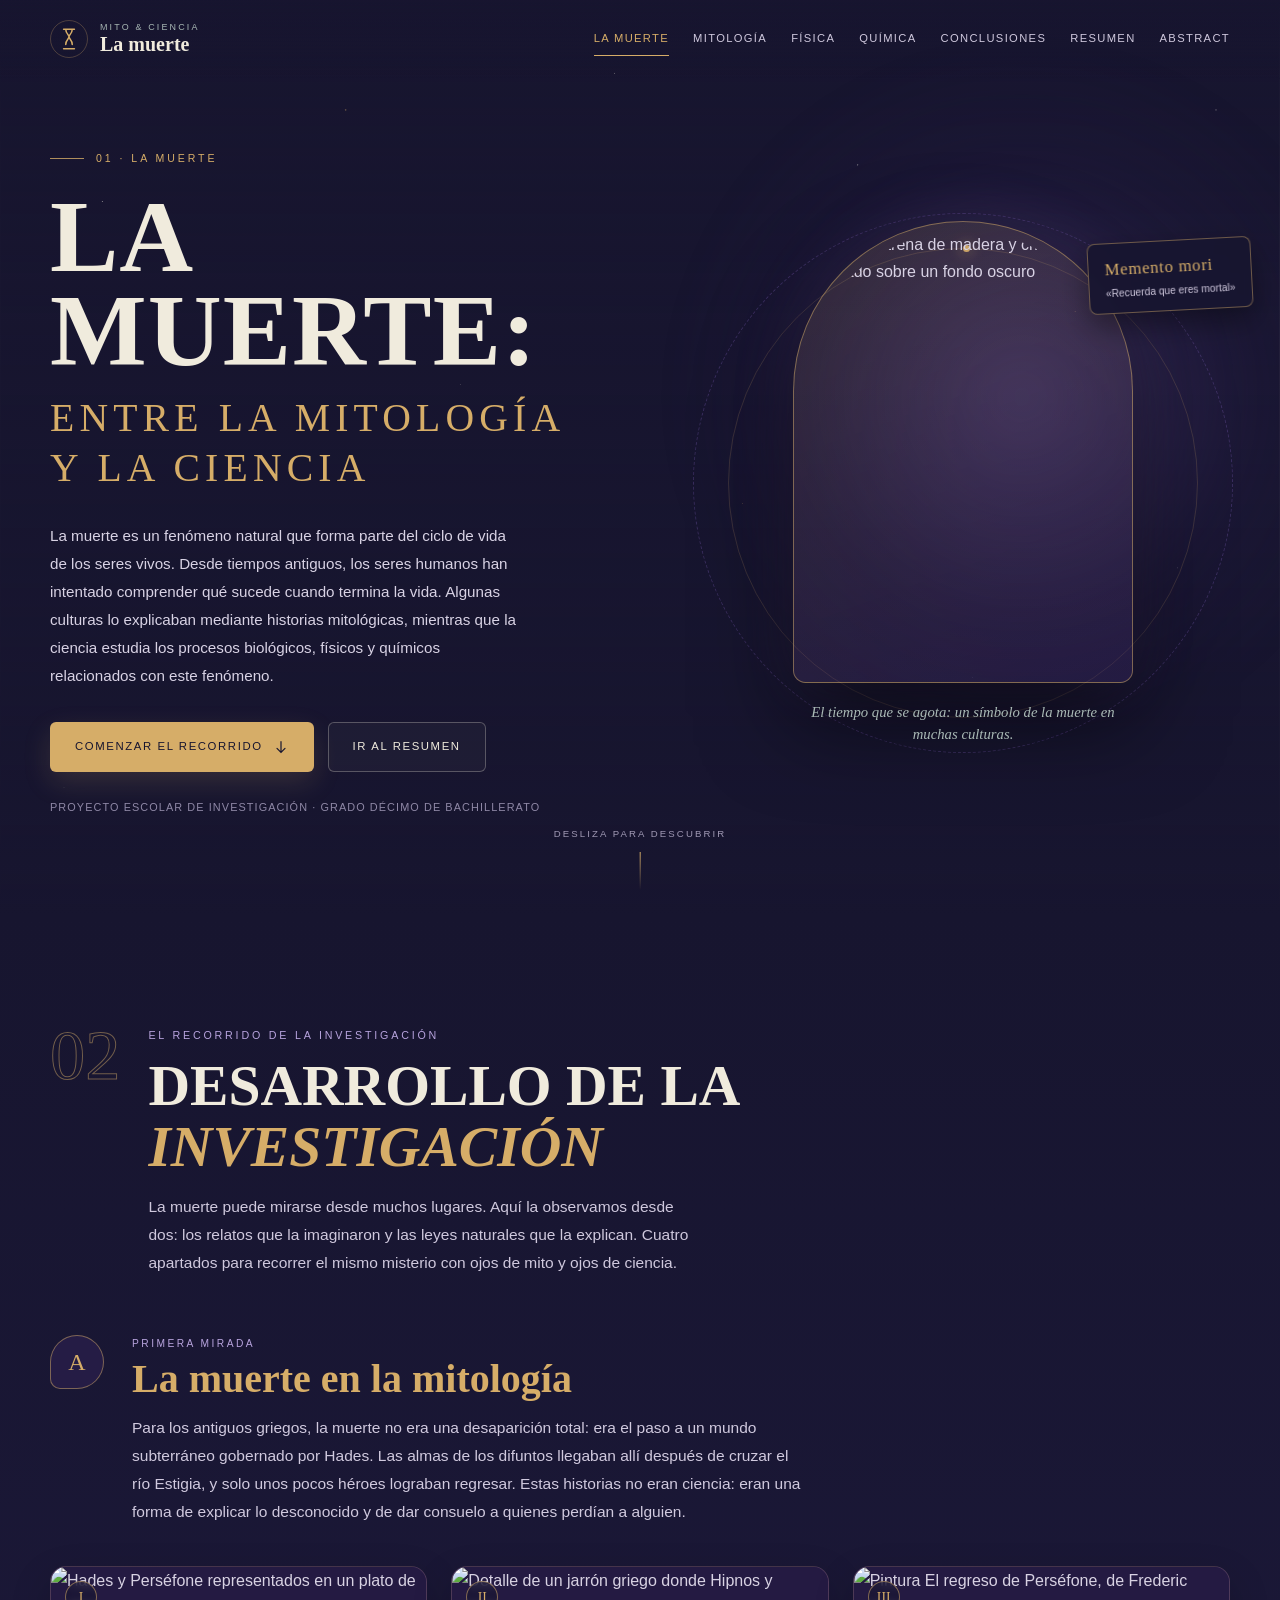
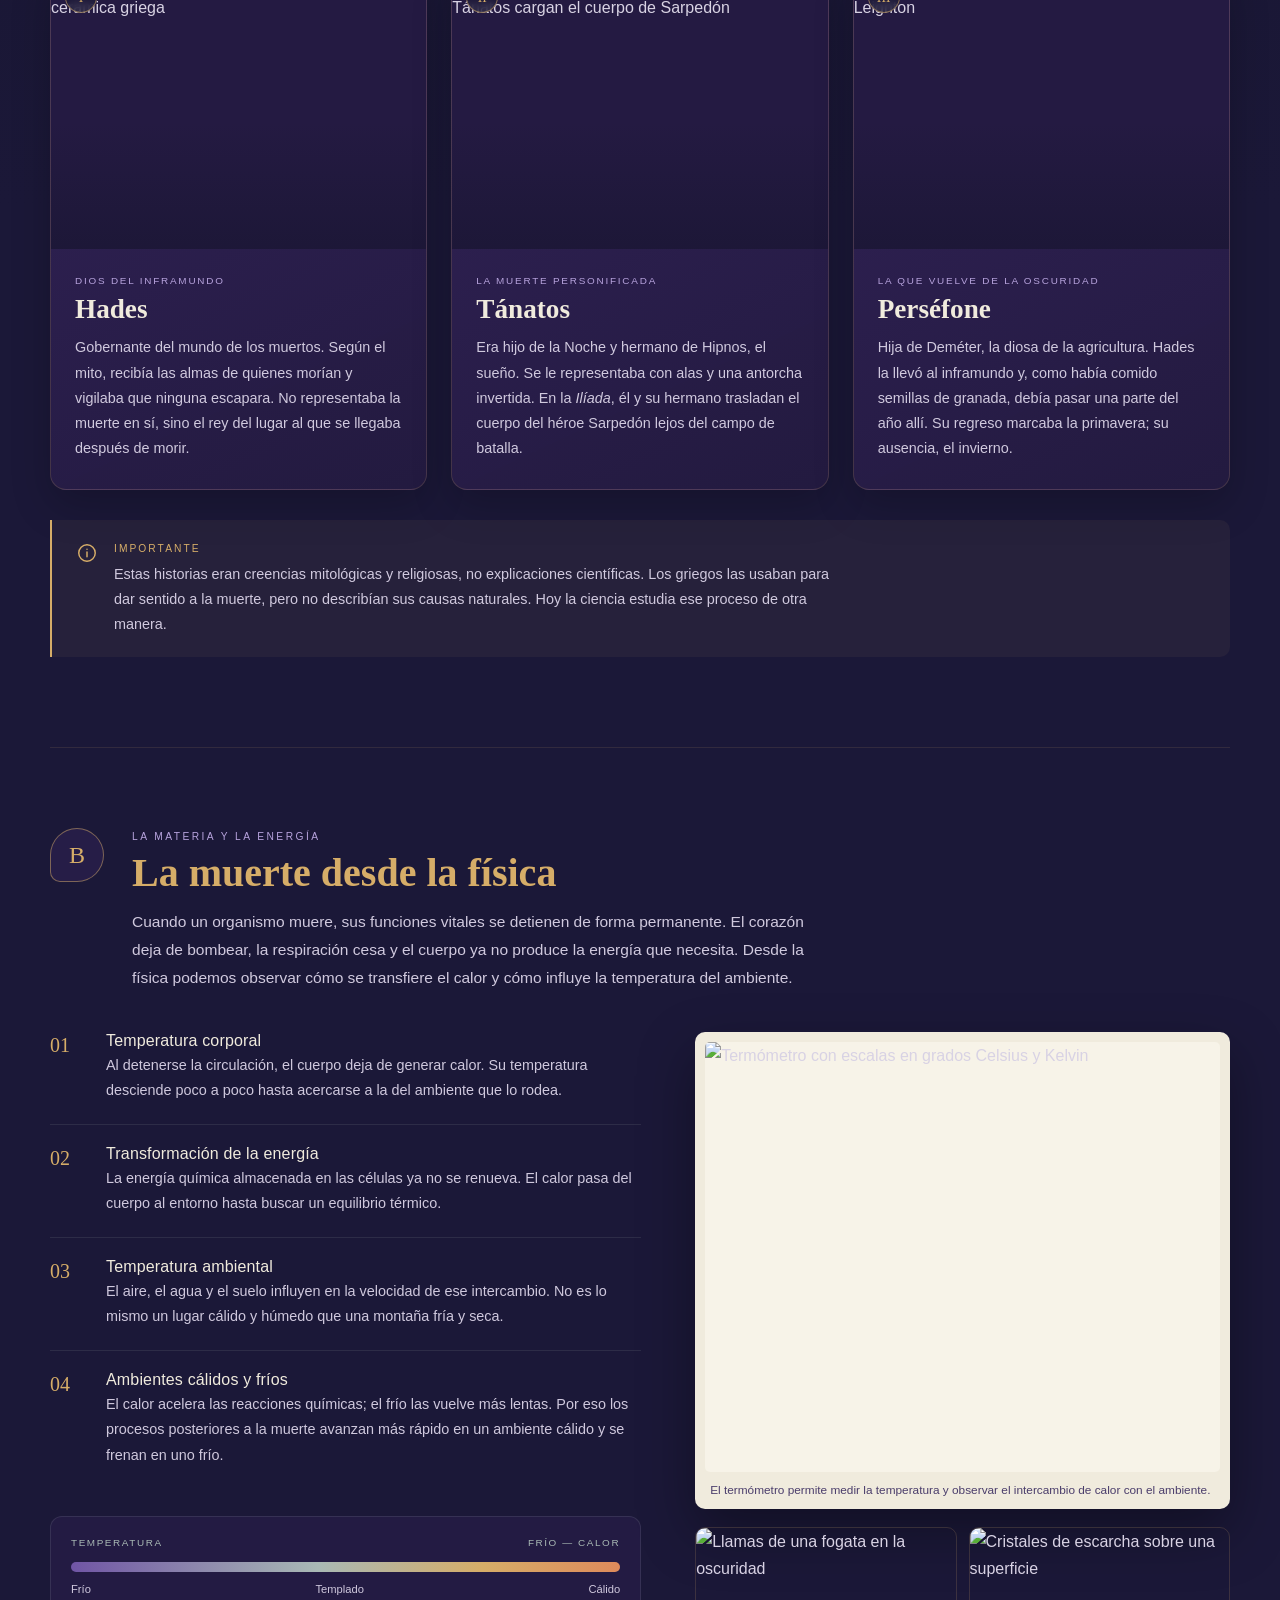
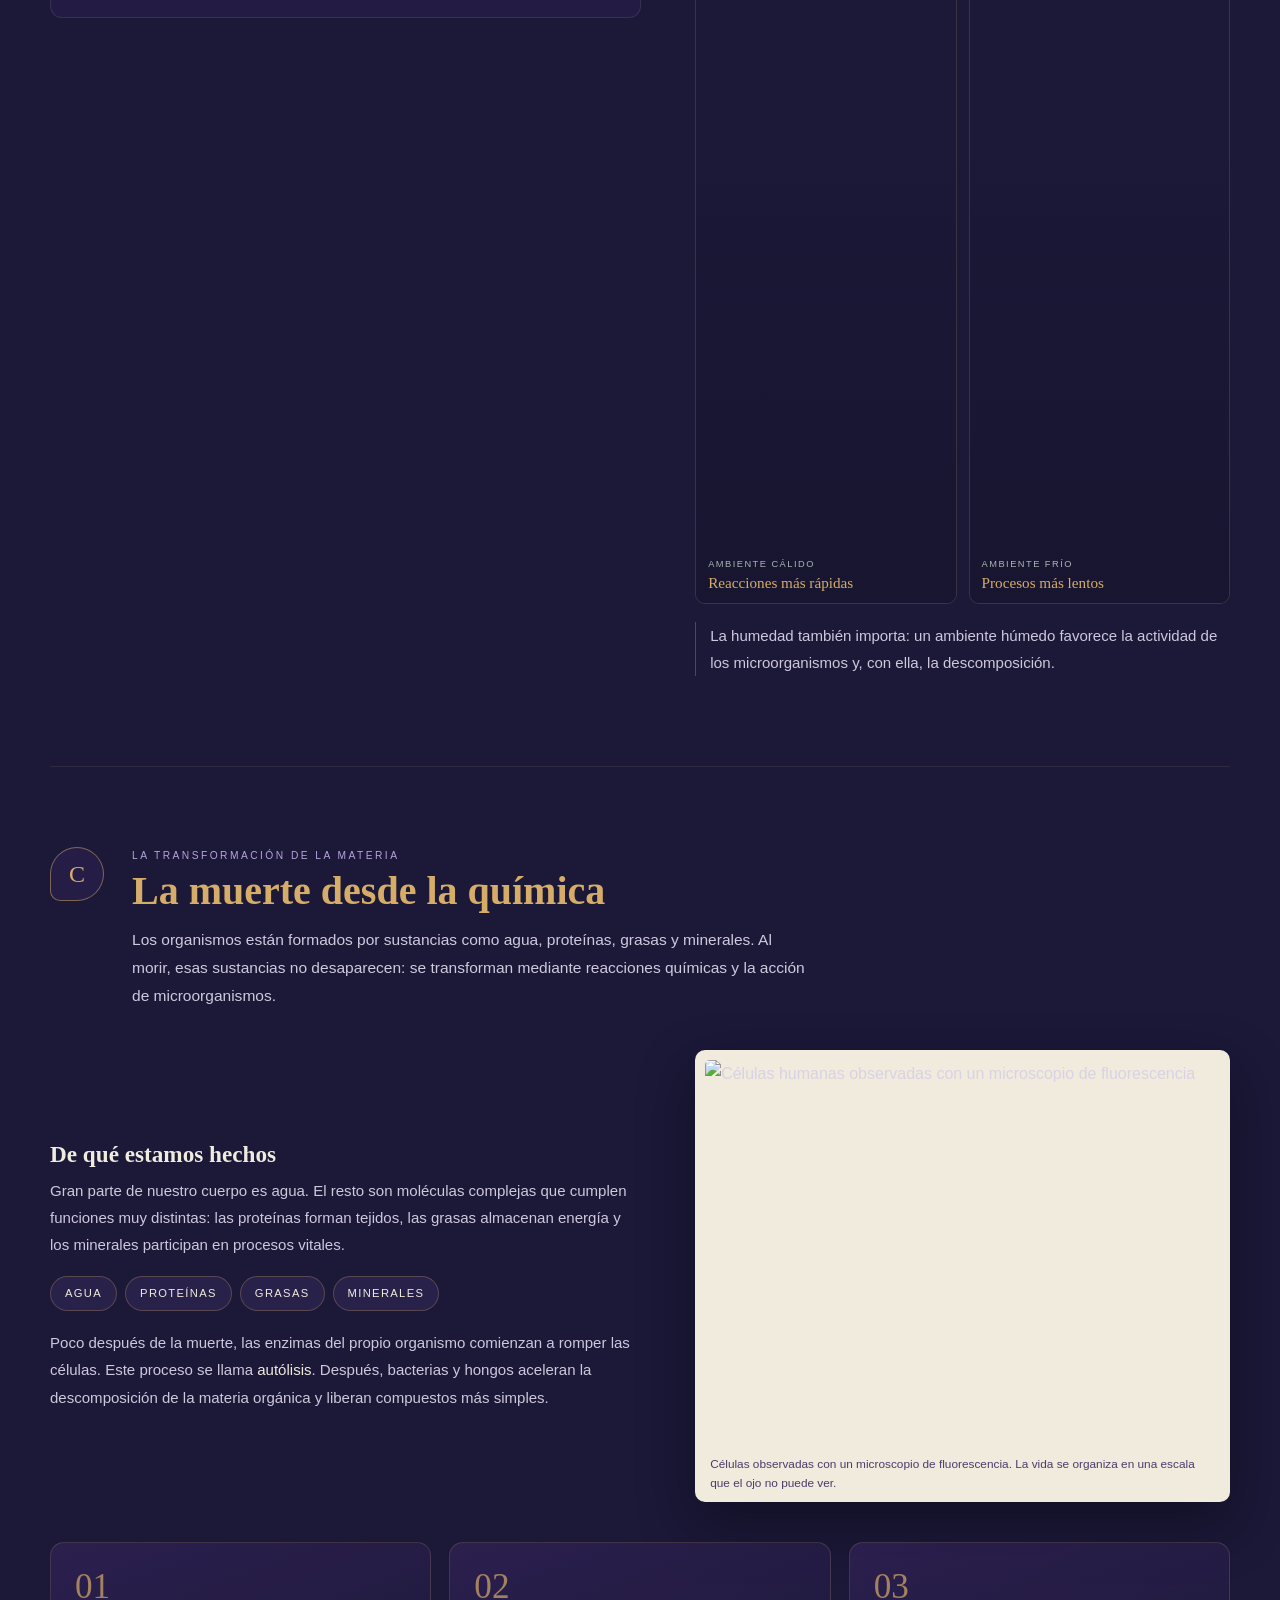
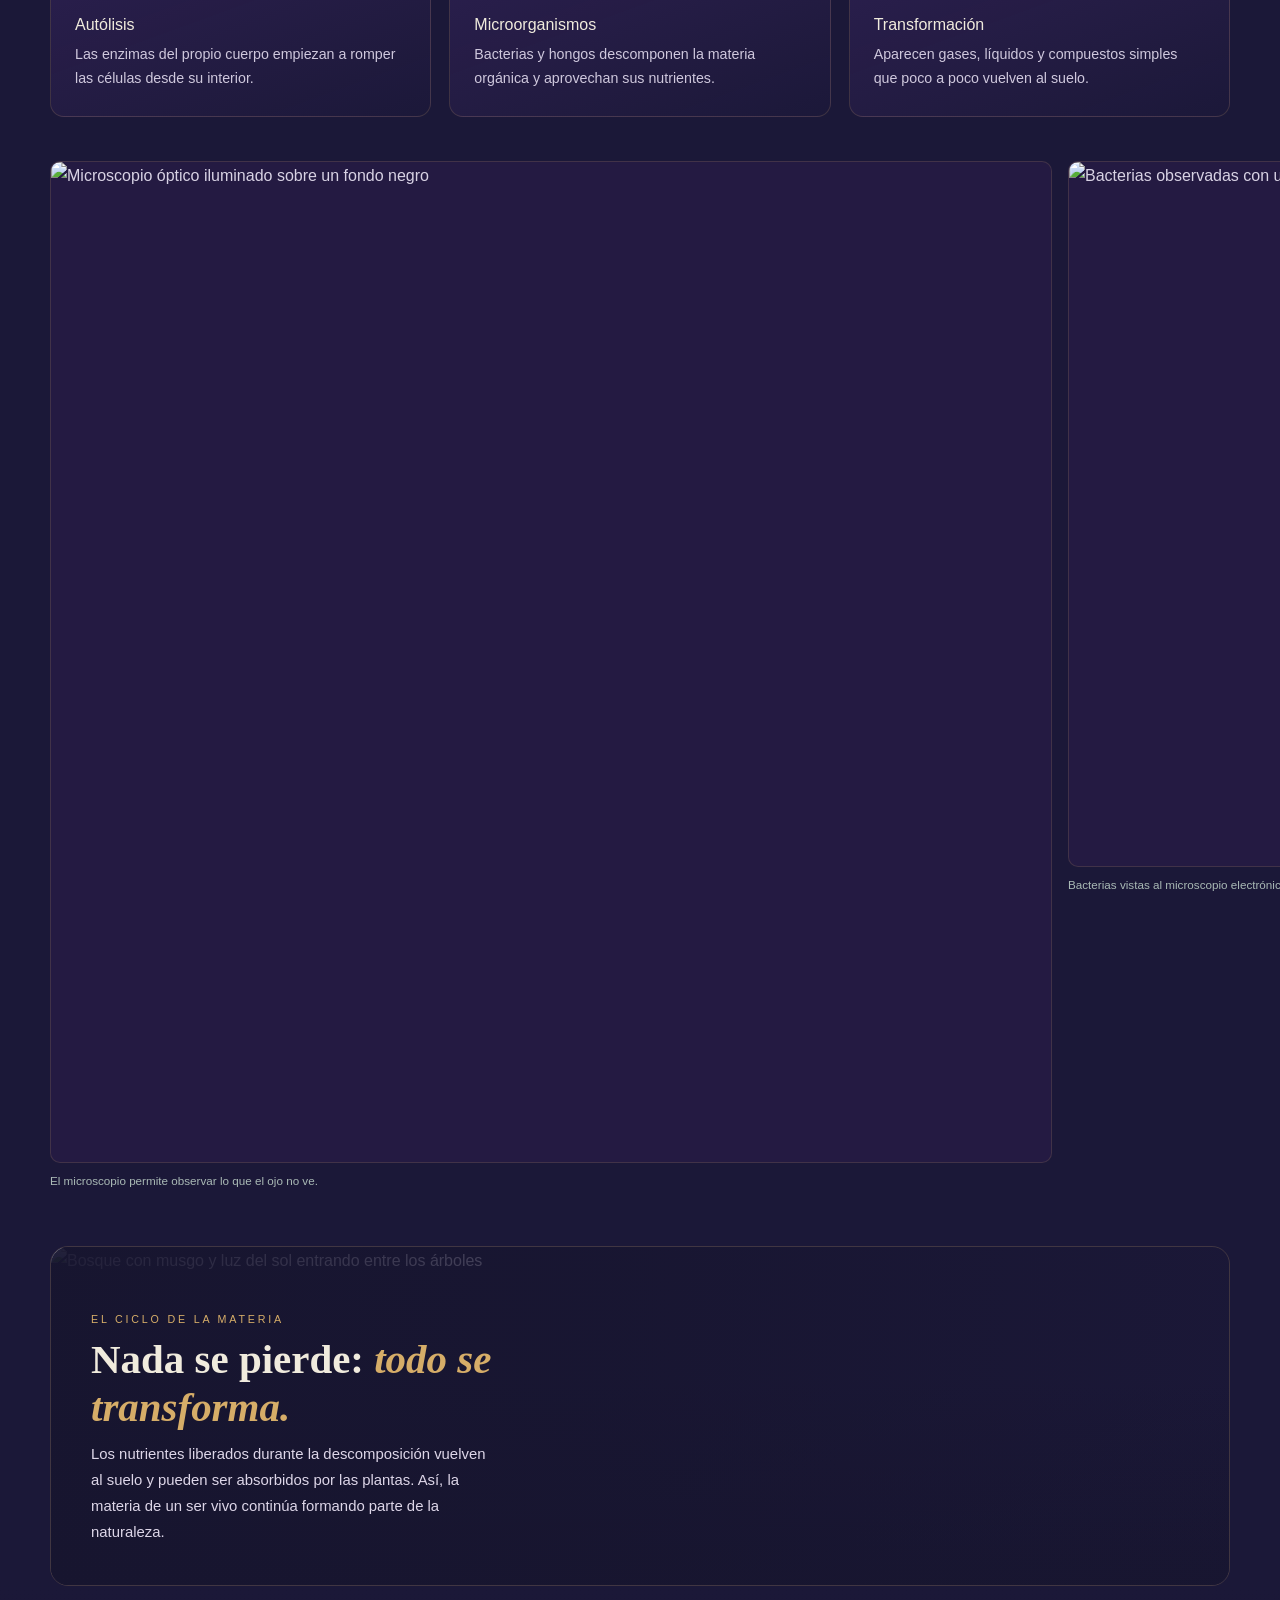
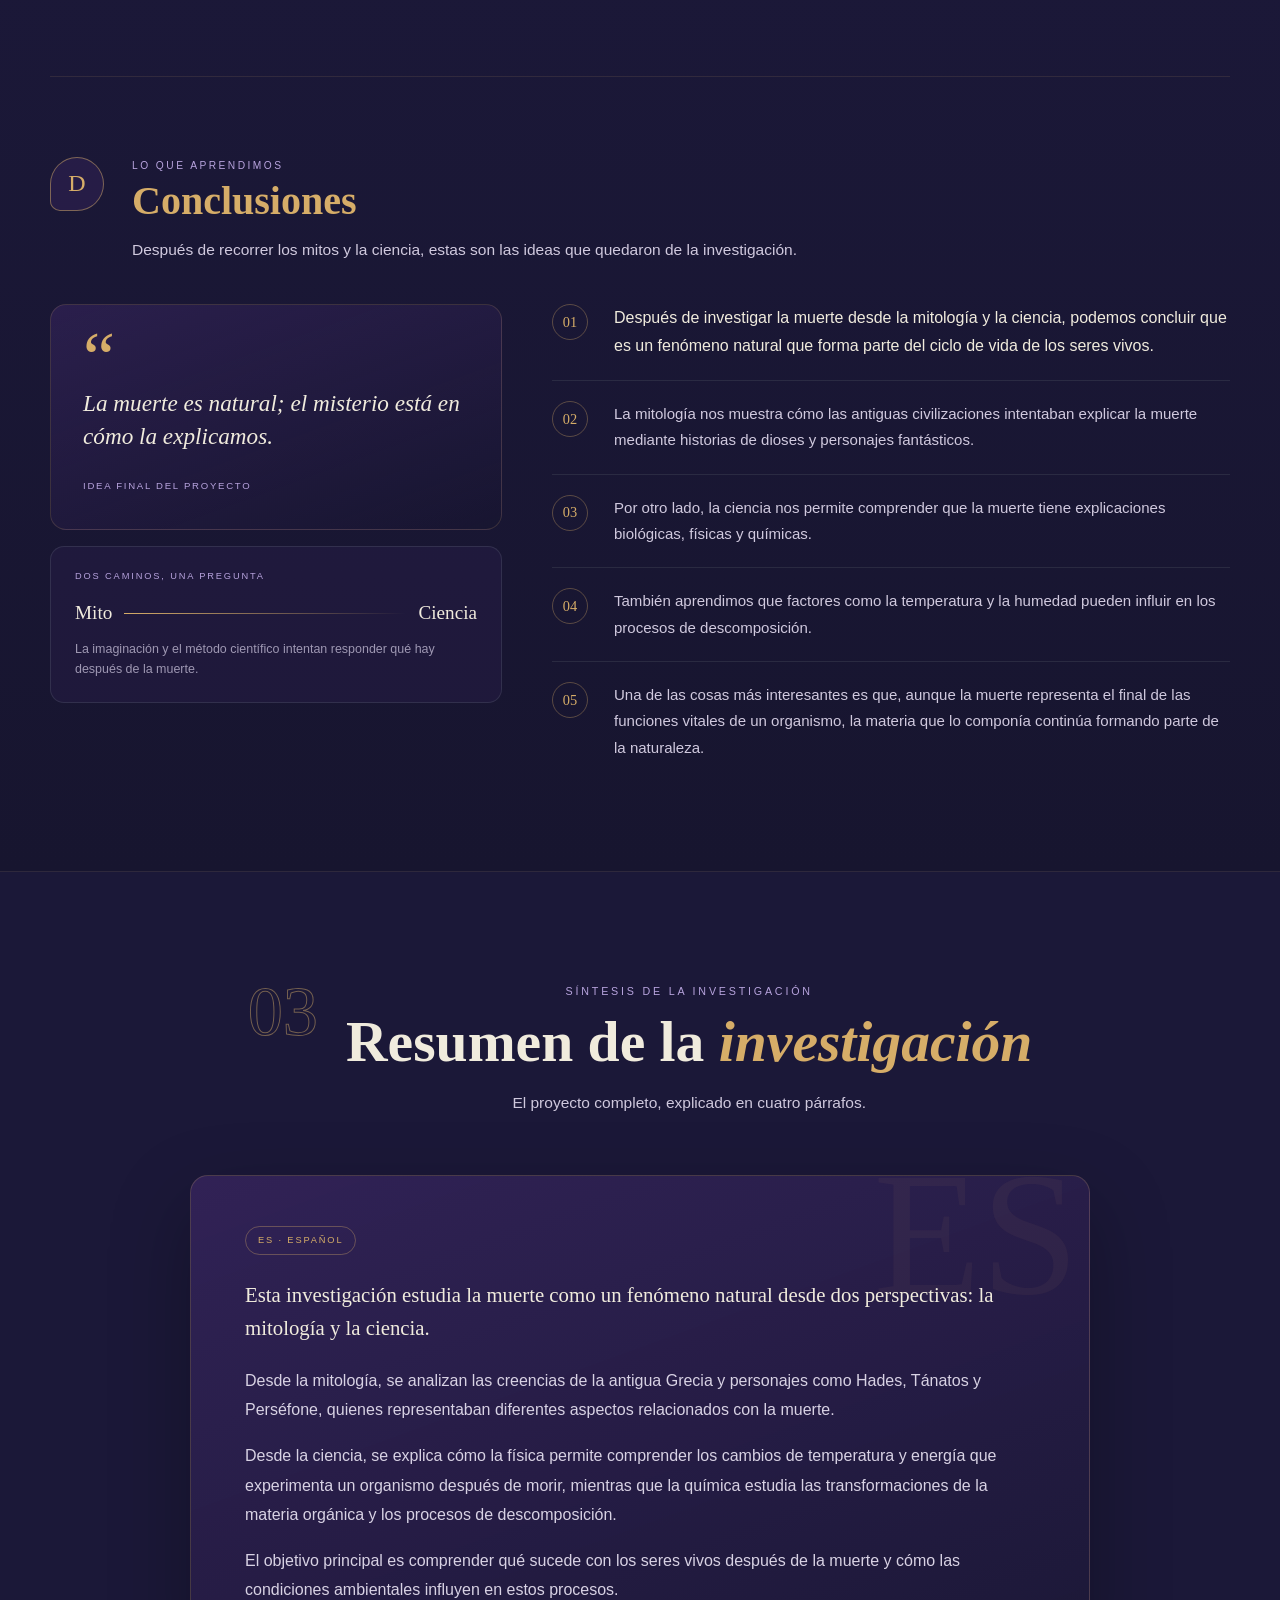
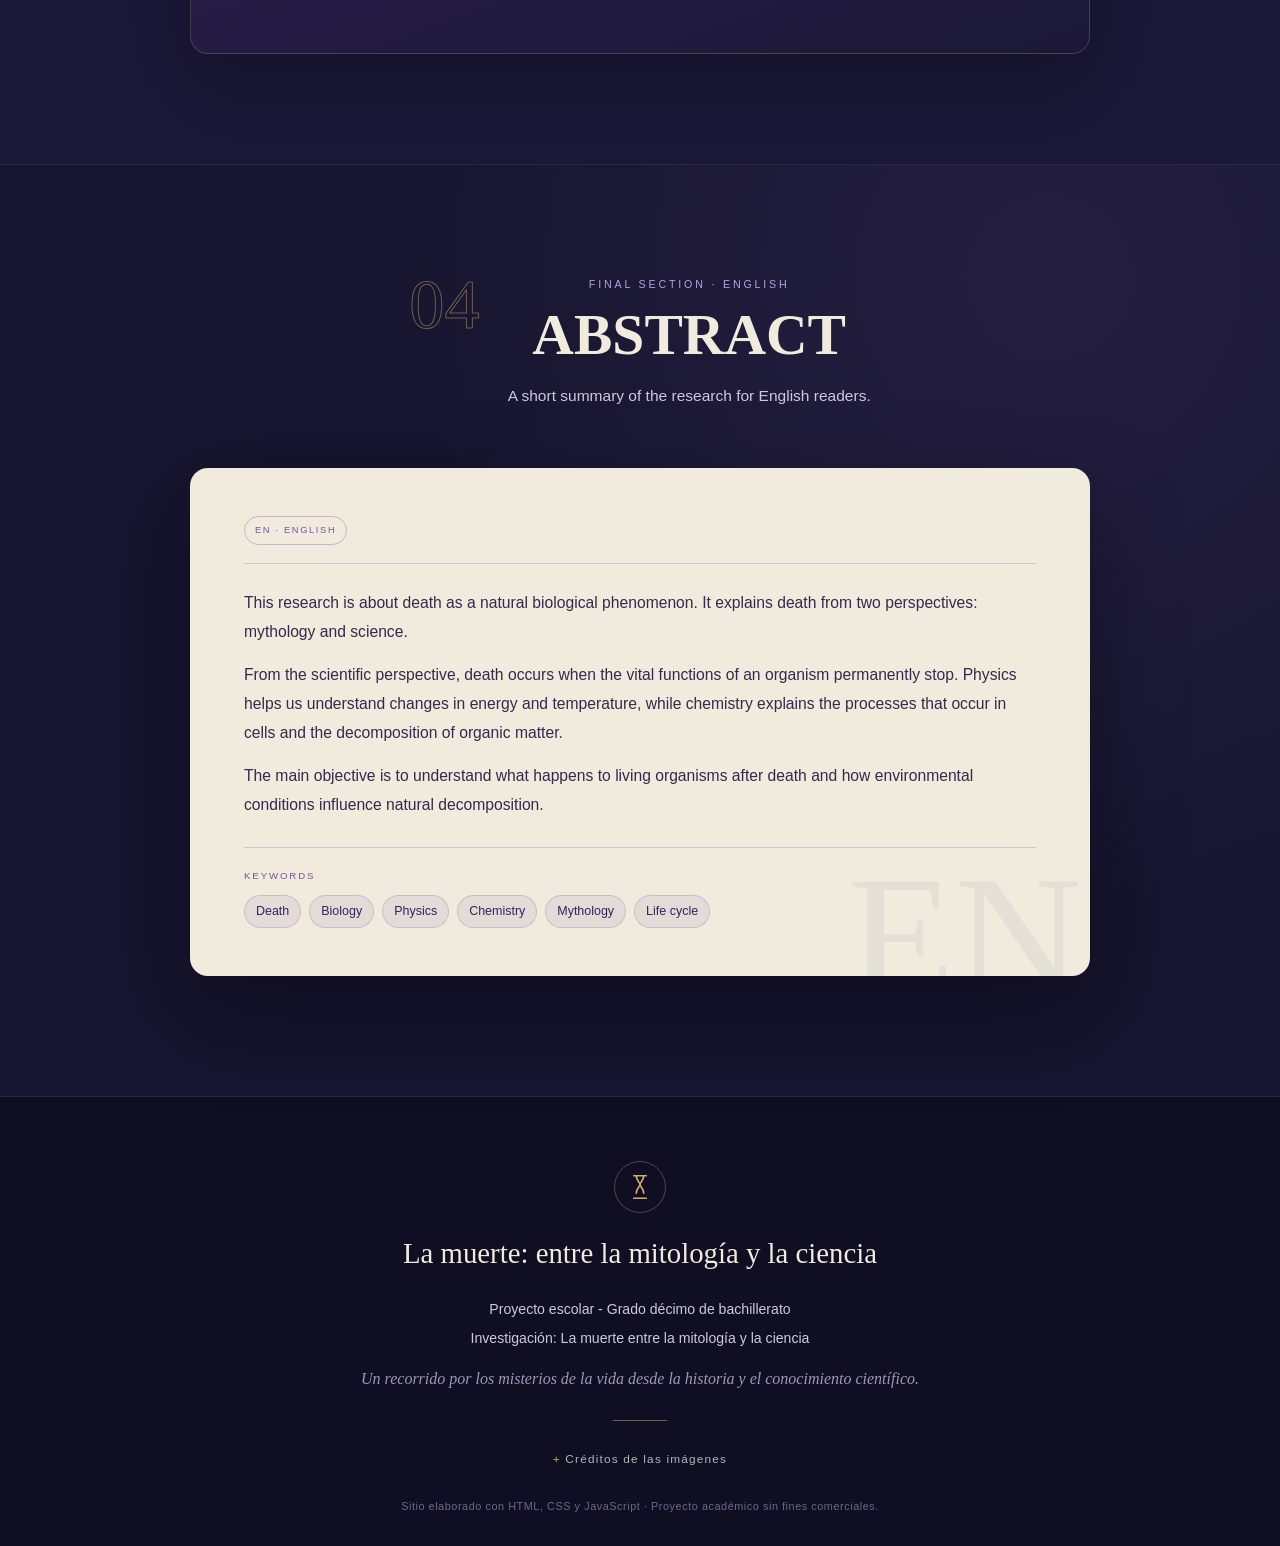
==== index.html @ f2cedb2d "Add files via upload" ====
<!DOCTYPE html>
<html lang="es">
<head>
  <meta charset="UTF-8">
  <meta name="viewport" content="width=device-width, initial-scale=1.0">
  <meta name="description" content="Proyecto escolar de grado décimo sobre la muerte desde la mitología griega y la ciencia (física y química).">
  <title>La muerte: entre la mitología y la ciencia | Proyecto escolar</title>

  <!-- Fuentes guardadas en el proyecto para que la página funcione sin internet -->
  <link rel="preload" href="fonts/cormorant-garamond-600.woff2" as="font" type="font/woff2" crossorigin>
  <link rel="preload" href="fonts/jost-400.woff2" as="font" type="font/woff2" crossorigin>
  <link rel="stylesheet" href="styles.css">

  <!-- Pequeño ícono de reloj de arena para la pestaña del navegador -->
  <link rel="icon" href="data:image/svg+xml,%3Csvg xmlns='http://www.w3.org/2000/svg' viewBox='0 0 64 64'%3E%3Crect width='64' height='64' rx='12' fill='%2317152F'/%3E%3Cpath d='M20 14h24M20 50h24M24 14c0 10 8 12 8 18s-8 8-8 18M40 14c0 10-8 12-8 18s8 8 8 18' fill='none' stroke='%23D6AD68' stroke-width='3' stroke-linecap='round'/%3E%3C/svg%3E">

  <script src="script.js" defer></script>
</head>
<body>
  <a class="skip-link" href="#contenido">Saltar al contenido</a>

  <!-- Barra dorada que muestra el avance de la lectura -->
  <div class="scroll-progress" aria-hidden="true">
    <span id="barraProgreso"></span>
  </div>

  <!-- ================= ENCABEZADO Y NAVEGACIÓN ================= -->
  <header class="site-header" id="cabecera">
    <div class="container nav-wrap">
      <a class="brand" href="#inicio" aria-label="Volver al inicio de la página">
        <span class="brand-icon" aria-hidden="true">
          <svg viewBox="0 0 24 24" width="26" height="26" fill="none" stroke="currentColor" stroke-width="1.4" stroke-linecap="round">
            <path d="M7 3h10M7 21h10M9 3c0 4 3 5 3 7s-3 3-3 7M15 3c0 4-3 5-3 7s3 3 3 7"/>
          </svg>
        </span>
        <span class="brand-text">
          <span class="brand-small">Mito &amp; Ciencia</span>
          <span class="brand-title">La muerte</span>
        </span>
      </a>

      <button class="menu-toggle" id="botonMenu" aria-expanded="false" aria-controls="menuPrincipal" aria-label="Abrir menú de navegación">
        <span></span>
        <span></span>
        <span></span>
      </button>

      <nav class="main-nav" aria-label="Navegación principal">
        <ul id="menuPrincipal">
          <li><a class="nav-link" href="#inicio">La muerte</a></li>
          <li><a class="nav-link" href="#mitologia">Mitología</a></li>
          <li><a class="nav-link" href="#fisica">Física</a></li>
          <li><a class="nav-link" href="#quimica">Química</a></li>
          <li><a class="nav-link" href="#conclusiones">Conclusiones</a></li>
          <li><a class="nav-link" href="#resumen">Resumen</a></li>
          <li><a class="nav-link" href="#abstract">Abstract</a></li>
        </ul>
      </nav>
    </div>
  </header>

  <main id="contenido">

    <!-- ================= SECCIÓN 1: LA MUERTE ================= -->
    <section class="hero" id="inicio" aria-labelledby="tituloPrincipal">
      <div class="hero-bg" aria-hidden="true">
        <img src="img/hero-forest.jpg" alt="" width="1280" height="1907">
      </div>
      <div class="stars" aria-hidden="true"></div>
      <div class="hero-glow" aria-hidden="true"></div>

      <div class="container hero-grid">
        <div class="hero-copy">
          <p class="eyebrow">01 · La muerte</p>

          <h1 id="tituloPrincipal">
            <span class="title-main">LA MUERTE:</span>
            <span class="title-sub">ENTRE LA MITOLOGÍA<br>Y LA CIENCIA</span>
          </h1>

          <p class="hero-intro">
            La muerte es un fenómeno natural que forma parte del ciclo de vida de los seres vivos.
            Desde tiempos antiguos, los seres humanos han intentado comprender qué sucede cuando
            termina la vida. Algunas culturas lo explicaban mediante historias mitológicas, mientras
            que la ciencia estudia los procesos biológicos, físicos y químicos relacionados con este
            fenómeno.
          </p>

          <div class="hero-actions">
            <a class="btn btn-gold" href="#desarrollo">
              Comenzar el recorrido
              <svg viewBox="0 0 24 24" width="16" height="16" fill="none" stroke="currentColor" stroke-width="1.8" stroke-linecap="round" aria-hidden="true">
                <path d="M12 4v16M6 14l6 6 6-6"/>
              </svg>
            </a>
            <a class="btn btn-ghost" href="#resumen">Ir al resumen</a>
          </div>

          <p class="hero-project">Proyecto escolar de investigación · Grado décimo de bachillerato</p>
        </div>

        <div class="hero-visual">
          <div class="orbit orbit-one" aria-hidden="true"></div>
          <div class="orbit orbit-two" aria-hidden="true"></div>

          <figure class="hero-figure">
            <div class="hero-photo">
              <img src="img/hero-hourglass.jpg" alt="Reloj de arena de madera y cristal iluminado sobre un fondo oscuro"
                   width="900" height="1330" fetchpriority="high">
            </div>
            <figcaption>El tiempo que se agota: un símbolo de la muerte en muchas culturas.</figcaption>
          </figure>

          <div class="hero-badge">
            <span class="badge-latin">Memento mori</span>
            <span class="badge-translation">«Recuerda que eres mortal»</span>
          </div>
        </div>
      </div>

      <a class="scroll-cue" href="#desarrollo" aria-label="Bajar al desarrollo de la investigación">
        <span>Desliza para descubrir</span>
        <span class="scroll-line" aria-hidden="true"></span>
      </a>
    </section>

    <!-- ================= SECCIÓN 2: DESARROLLO ================= -->
    <section class="section section-desarrollo" id="desarrollo" aria-labelledby="tituloDesarrollo">
      <div class="container">

        <header class="section-head reveal">
          <span class="section-number" aria-hidden="true">02</span>
          <div class="section-head-text">
            <p class="kicker">El recorrido de la investigación</p>
            <h2 id="tituloDesarrollo">DESARROLLO DE LA <em>INVESTIGACIÓN</em></h2>
            <p class="section-lead">
              La muerte puede mirarse desde muchos lugares. Aquí la observamos desde dos: los relatos
              que la imaginaron y las leyes naturales que la explican. Cuatro apartados para recorrer
              el mismo misterio con ojos de mito y ojos de ciencia.
            </p>
          </div>
        </header>

        <!-- ---------- A. MITOLOGÍA ---------- -->
        <section class="subsection" id="mitologia" aria-labelledby="tituloMitologia">
          <header class="subhead reveal">
            <span class="letter-badge" aria-hidden="true">A</span>
            <div>
              <p class="sub-kicker">Primera mirada</p>
              <h3 id="tituloMitologia">La muerte en la mitología</h3>
              <p>
                Para los antiguos griegos, la muerte no era una desaparición total: era el paso a un
                mundo subterráneo gobernado por Hades. Las almas de los difuntos llegaban allí después
                de cruzar el río Estigia, y solo unos pocos héroes lograban regresar. Estas historias
                no eran ciencia: eran una forma de explicar lo desconocido y de dar consuelo a quienes
                perdían a alguien.
              </p>
            </div>
          </header>

          <div class="myth-grid">
            <article class="myth-card reveal">
              <div class="myth-media">
                <img src="img/hades.jpg" alt="Hades y Perséfone representados en un plato de cerámica griega"
                     width="900" height="900" loading="lazy">
                <span class="myth-index" aria-hidden="true">I</span>
              </div>
              <div class="myth-body">
                <p class="myth-role">Dios del inframundo</p>
                <h4>Hades</h4>
                <p>
                  Gobernante del mundo de los muertos. Según el mito, recibía las almas de quienes
                  morían y vigilaba que ninguna escapara. No representaba la muerte en sí, sino el rey
                  del lugar al que se llegaba después de morir.
                </p>
              </div>
            </article>

            <article class="myth-card reveal reveal-delay-1">
              <div class="myth-media">
                <img src="img/thanatos.jpg" alt="Detalle de un jarrón griego donde Hipnos y Tánatos cargan el cuerpo de Sarpedón"
                     width="1200" height="800" loading="lazy">
                <span class="myth-index" aria-hidden="true">II</span>
              </div>
              <div class="myth-body">
                <p class="myth-role">La muerte personificada</p>
                <h4>Tánatos</h4>
                <p>
                  Era hijo de la Noche y hermano de Hipnos, el sueño. Se le representaba con alas y
                  una antorcha invertida. En la <em>Ilíada</em>, él y su hermano trasladan el cuerpo
                  del héroe Sarpedón lejos del campo de batalla.
                </p>
              </div>
            </article>

            <article class="myth-card reveal reveal-delay-2">
              <div class="myth-media">
                <img src="img/persephone.jpg" alt="Pintura El regreso de Perséfone, de Frederic Leighton"
                     width="900" height="1162" loading="lazy">
                <span class="myth-index" aria-hidden="true">III</span>
              </div>
              <div class="myth-body">
                <p class="myth-role">La que vuelve de la oscuridad</p>
                <h4>Perséfone</h4>
                <p>
                  Hija de Deméter, la diosa de la agricultura. Hades la llevó al inframundo y, como
                  había comido semillas de granada, debía pasar una parte del año allí. Su regreso
                  marcaba la primavera; su ausencia, el invierno.
                </p>
              </div>
            </article>
          </div>

          <aside class="note reveal">
            <svg viewBox="0 0 24 24" width="22" height="22" fill="none" stroke="currentColor" stroke-width="1.6" stroke-linecap="round" aria-hidden="true">
              <circle cx="12" cy="12" r="9"></circle>
              <path d="M12 11v5M12 8h.01"></path>
            </svg>
            <div>
              <strong>Importante</strong>
              <p>
                Estas historias eran creencias mitológicas y religiosas, no explicaciones científicas.
                Los griegos las usaban para dar sentido a la muerte, pero no describían sus causas
                naturales. Hoy la ciencia estudia ese proceso de otra manera.
              </p>
            </div>
          </aside>
        </section>

        <!-- ---------- B. FÍSICA ---------- -->
        <section class="subsection" id="fisica" aria-labelledby="tituloFisica">
          <header class="subhead reveal">
            <span class="letter-badge" aria-hidden="true">B</span>
            <div>
              <p class="sub-kicker">La materia y la energía</p>
              <h3 id="tituloFisica">La muerte desde la física</h3>
              <p>
                Cuando un organismo muere, sus funciones vitales se detienen de forma permanente.
                El corazón deja de bombear, la respiración cesa y el cuerpo ya no produce la energía
                que necesita. Desde la física podemos observar cómo se transfiere el calor y cómo
                influye la temperatura del ambiente.
              </p>
            </div>
          </header>

          <div class="split">
            <div>
              <ul class="fact-list">
                <li class="fact reveal">
                  <span class="fact-num" aria-hidden="true">01</span>
                  <div>
                    <h4>Temperatura corporal</h4>
                    <p>
                      Al detenerse la circulación, el cuerpo deja de generar calor. Su temperatura
                      desciende poco a poco hasta acercarse a la del ambiente que lo rodea.
                    </p>
                  </div>
                </li>
                <li class="fact reveal">
                  <span class="fact-num" aria-hidden="true">02</span>
                  <div>
                    <h4>Transformación de la energía</h4>
                    <p>
                      La energía química almacenada en las células ya no se renueva. El calor pasa
                      del cuerpo al entorno hasta buscar un equilibrio térmico.
                    </p>
                  </div>
                </li>
                <li class="fact reveal">
                  <span class="fact-num" aria-hidden="true">03</span>
                  <div>
                    <h4>Temperatura ambiental</h4>
                    <p>
                      El aire, el agua y el suelo influyen en la velocidad de ese intercambio. No es
                      lo mismo un lugar cálido y húmedo que una montaña fría y seca.
                    </p>
                  </div>
                </li>
                <li class="fact reveal">
                  <span class="fact-num" aria-hidden="true">04</span>
                  <div>
                    <h4>Ambientes cálidos y fríos</h4>
                    <p>
                      El calor acelera las reacciones químicas; el frío las vuelve más lentas. Por
                      eso los procesos posteriores a la muerte avanzan más rápido en un ambiente
                      cálido y se frenan en uno frío.
                    </p>
                  </div>
                </li>
              </ul>

              <div class="temp-scale reveal">
                <div class="temp-scale-head">
                  <span>Temperatura</span>
                  <span>Frío — Calor</span>
                </div>
                <div class="temp-bar" role="img" aria-label="Escala de color desde el frío hasta el calor"></div>
                <div class="temp-labels">
                  <span>Frío</span>
                  <span>Templado</span>
                  <span>Cálido</span>
                </div>
              </div>
            </div>

            <div class="visual-stack">
              <figure class="photo-frame photo-frame-tall reveal">
                <img src="img/thermometer.jpg" alt="Termómetro con escalas en grados Celsius y Kelvin"
                     width="700" height="1218" loading="lazy">
                <figcaption>
                  El termómetro permite medir la temperatura y observar el intercambio de calor con
                  el ambiente.
                </figcaption>
              </figure>

              <div class="climate-pair reveal">
                <div class="climate-card">
                  <img src="img/fire.jpg" alt="Llamas de una fogata en la oscuridad" width="1000" height="666" loading="lazy">
                  <div class="climate-label">
                    <strong>Ambiente cálido</strong>
                    <span>Reacciones más rápidas</span>
                  </div>
                </div>
                <div class="climate-card">
                  <img src="img/frost.jpg" alt="Cristales de escarcha sobre una superficie" width="1200" height="675" loading="lazy">
                  <div class="climate-label">
                    <strong>Ambiente frío</strong>
                    <span>Procesos más lentos</span>
                  </div>
                </div>
              </div>

              <p class="visual-note reveal">
                La humedad también importa: un ambiente húmedo favorece la actividad de los
                microorganismos y, con ella, la descomposición.
              </p>
            </div>
          </div>
        </section>

        <!-- ---------- C. QUÍMICA ---------- -->
        <section class="subsection" id="quimica" aria-labelledby="tituloQuimica">
          <header class="subhead reveal">
            <span class="letter-badge" aria-hidden="true">C</span>
            <div>
              <p class="sub-kicker">La transformación de la materia</p>
              <h3 id="tituloQuimica">La muerte desde la química</h3>
              <p>
                Los organismos están formados por sustancias como agua, proteínas, grasas y
                minerales. Al morir, esas sustancias no desaparecen: se transforman mediante
                reacciones químicas y la acción de microorganismos.
              </p>
            </div>
          </header>

          <div class="split split-center">
            <div class="reveal">
              <h4 class="small-title">De qué estamos hechos</h4>
              <p>
                Gran parte de nuestro cuerpo es agua. El resto son moléculas complejas que cumplen
                funciones muy distintas: las proteínas forman tejidos, las grasas almacenan energía
                y los minerales participan en procesos vitales.
              </p>

              <div class="composition" aria-label="Sustancias que forman a los seres vivos">
                <span>Agua</span>
                <span>Proteínas</span>
                <span>Grasas</span>
                <span>Minerales</span>
              </div>

              <p>
                Poco después de la muerte, las enzimas del propio organismo comienzan a romper las
                células. Este proceso se llama <strong>autólisis</strong>. Después, bacterias y
                hongos aceleran la descomposición de la materia orgánica y liberan compuestos más
                simples.
              </p>
            </div>

            <figure class="photo-frame photo-frame-crop reveal">
              <img src="img/cells.jpg" alt="Células humanas observadas con un microscopio de fluorescencia"
                   width="1000" height="873" loading="lazy">
              <figcaption>
                Células observadas con un microscopio de fluorescencia. La vida se organiza en una
                escala que el ojo no puede ver.
              </figcaption>
            </figure>
          </div>

          <div class="process-grid">
            <article class="process-card reveal">
              <span class="step" aria-hidden="true">01</span>
              <h4>Autólisis</h4>
              <p>Las enzimas del propio cuerpo empiezan a romper las células desde su interior.</p>
            </article>
            <article class="process-card reveal reveal-delay-1">
              <span class="step" aria-hidden="true">02</span>
              <h4>Microorganismos</h4>
              <p>Bacterias y hongos descomponen la materia orgánica y aprovechan sus nutrientes.</p>
            </article>
            <article class="process-card reveal reveal-delay-2">
              <span class="step" aria-hidden="true">03</span>
              <h4>Transformación</h4>
              <p>Aparecen gases, líquidos y compuestos simples que poco a poco vuelven al suelo.</p>
            </article>
          </div>

          <div class="gallery">
            <figure class="gallery-item reveal">
              <div class="gallery-img">
                <img src="img/microscope.jpg" alt="Microscopio óptico iluminado sobre un fondo negro"
                     width="1000" height="1000" loading="lazy">
              </div>
              <figcaption>El microscopio permite observar lo que el ojo no ve.</figcaption>
            </figure>
            <figure class="gallery-item reveal reveal-delay-1">
              <div class="gallery-img">
                <img src="img/bacteria.jpg" alt="Bacterias observadas con un microscopio electrónico de barrido"
                     width="900" height="704" loading="lazy">
              </div>
              <figcaption>Bacterias vistas al microscopio electrónico.</figcaption>
            </figure>
            <figure class="gallery-item reveal reveal-delay-2">
              <div class="gallery-img">
                <img src="img/molecule.jpg" alt="Modelo tridimensional de una molécula de agua"
                     width="900" height="600" loading="lazy">
              </div>
              <figcaption>Modelo de una molécula de agua (H₂O).</figcaption>
            </figure>
            <figure class="gallery-item reveal reveal-delay-3">
              <div class="gallery-img">
                <img src="img/fungi.jpg" alt="Hongos creciendo sobre materia orgánica en descomposición"
                     width="1000" height="725" loading="lazy">
              </div>
              <figcaption>Hongos que descomponen materia orgánica.</figcaption>
            </figure>
          </div>

          <div class="ecosystem reveal">
            <img src="img/ecosystem.jpg" alt="Bosque con musgo y luz del sol entrando entre los árboles"
                 width="1280" height="853" loading="lazy">
            <div class="ecosystem-content">
              <p class="kicker">El ciclo de la materia</p>
              <h4>Nada se pierde: <em>todo se transforma.</em></h4>
              <p>
                Los nutrientes liberados durante la descomposición vuelven al suelo y pueden ser
                absorbidos por las plantas. Así, la materia de un ser vivo continúa formando parte
                de la naturaleza.
              </p>
            </div>
          </div>
        </section>

        <!-- ---------- D. CONCLUSIONES ---------- -->
        <section class="subsection" id="conclusiones" aria-labelledby="tituloConclusiones">
          <header class="subhead reveal">
            <span class="letter-badge" aria-hidden="true">D</span>
            <div>
              <p class="sub-kicker">Lo que aprendimos</p>
              <h3 id="tituloConclusiones">Conclusiones</h3>
              <p>
                Después de recorrer los mitos y la ciencia, estas son las ideas que quedaron de la
                investigación.
              </p>
            </div>
          </header>

          <div class="conclusions-layout">
            <div class="conclusion-aside">
              <aside class="conclusion-quote reveal">
                <span class="quote-mark" aria-hidden="true">“</span>
                <p>La muerte es natural; el misterio está en cómo la explicamos.</p>
                <span class="quote-credit">Idea final del proyecto</span>
              </aside>

              <div class="conclusion-extra reveal">
                <p class="extra-label">Dos caminos, una pregunta</p>
                <div class="extra-pair">
                  <span>Mito</span>
                  <span class="extra-line" aria-hidden="true"></span>
                  <span>Ciencia</span>
                </div>
                <p class="extra-text">
                  La imaginación y el método científico intentan responder qué hay después de la
                  muerte.
                </p>
              </div>
            </div>

            <ol class="conclusion-list">
              <li class="conclusion-item reveal">
                <span class="num" aria-hidden="true">01</span>
                <p class="main-conclusion">
                  Después de investigar la muerte desde la mitología y la ciencia, podemos concluir
                  que es un fenómeno natural que forma parte del ciclo de vida de los seres vivos.
                </p>
              </li>
              <li class="conclusion-item reveal">
                <span class="num" aria-hidden="true">02</span>
                <p>
                  La mitología nos muestra cómo las antiguas civilizaciones intentaban explicar la
                  muerte mediante historias de dioses y personajes fantásticos.
                </p>
              </li>
              <li class="conclusion-item reveal">
                <span class="num" aria-hidden="true">03</span>
                <p>
                  Por otro lado, la ciencia nos permite comprender que la muerte tiene explicaciones
                  biológicas, físicas y químicas.
                </p>
              </li>
              <li class="conclusion-item reveal">
                <span class="num" aria-hidden="true">04</span>
                <p>
                  También aprendimos que factores como la temperatura y la humedad pueden influir en
                  los procesos de descomposición.
                </p>
              </li>
              <li class="conclusion-item reveal">
                <span class="num" aria-hidden="true">05</span>
                <p>
                  Una de las cosas más interesantes es que, aunque la muerte representa el final de
                  las funciones vitales de un organismo, la materia que lo componía continúa
                  formando parte de la naturaleza.
                </p>
              </li>
            </ol>
          </div>
        </section>

      </div>
    </section>

    <!-- ================= SECCIÓN 3: RESUMEN ================= -->
    <section class="section section-resumen" id="resumen" aria-labelledby="tituloResumen">
      <div class="container">
        <header class="section-head section-head-center reveal">
          <span class="section-number" aria-hidden="true">03</span>
          <div class="section-head-text">
            <p class="kicker">Síntesis de la investigación</p>
            <h2 id="tituloResumen">Resumen de la <em>investigación</em></h2>
            <p class="section-lead">El proyecto completo, explicado en cuatro párrafos.</p>
          </div>
        </header>

        <div class="resumen-card reveal">
          <span class="language-badge">ES · Español</span>
          <p class="resumen-lead">
            Esta investigación estudia la muerte como un fenómeno natural desde dos perspectivas:
            la mitología y la ciencia.
          </p>
          <p>
            Desde la mitología, se analizan las creencias de la antigua Grecia y personajes como
            Hades, Tánatos y Perséfone, quienes representaban diferentes aspectos relacionados con
            la muerte.
          </p>
          <p>
            Desde la ciencia, se explica cómo la física permite comprender los cambios de
            temperatura y energía que experimenta un organismo después de morir, mientras que la
            química estudia las transformaciones de la materia orgánica y los procesos de
            descomposición.
          </p>
          <p>
            El objetivo principal es comprender qué sucede con los seres vivos después de la muerte
            y cómo las condiciones ambientales influyen en estos procesos.
          </p>
        </div>
      </div>
    </section>

    <!-- ================= SECCIÓN 4: ABSTRACT (INGLÉS) ================= -->
    <section class="section section-abstract" id="abstract" aria-labelledby="tituloAbstract">
      <div class="container">
        <header class="section-head section-head-center reveal">
          <span class="section-number" aria-hidden="true">04</span>
          <div class="section-head-text">
            <p class="kicker">Final section · English</p>
            <h2 id="tituloAbstract">ABSTRACT</h2>
            <p class="section-lead">A short summary of the research for English readers.</p>
          </div>
        </header>

        <div class="abstract-card reveal">
          <div class="abstract-head">
            <span class="abstract-tag">EN · English</span>
          </div>

          <p>
            This research is about death as a natural biological phenomenon. It explains death from
            two perspectives: mythology and science.
          </p>
          <p>
            From the scientific perspective, death occurs when the vital functions of an organism
            permanently stop. Physics helps us understand changes in energy and temperature, while
            chemistry explains the processes that occur in cells and the decomposition of organic
            matter.
          </p>
          <p>
            The main objective is to understand what happens to living organisms after death and how
            environmental conditions influence natural decomposition.
          </p>

          <div class="keywords">
            <span class="keywords-label">Keywords</span>
            <div class="keyword-list">
              <span>Death</span>
              <span>Biology</span>
              <span>Physics</span>
              <span>Chemistry</span>
              <span>Mythology</span>
              <span>Life cycle</span>
            </div>
          </div>
        </div>
      </div>
    </section>
  </main>

  <!-- ================= PIE DE PÁGINA ================= -->
  <footer class="site-footer">
    <div class="container">
      <div class="footer-main">
        <span class="footer-icon" aria-hidden="true">
          <svg viewBox="0 0 24 24" width="30" height="30" fill="none" stroke="currentColor" stroke-width="1.3" stroke-linecap="round">
            <path d="M7 3h10M7 21h10M9 3c0 4 3 5 3 7s-3 3-3 7M15 3c0 4-3 5-3 7s3 3 3 7"/>
          </svg>
        </span>

        <p class="footer-title">La muerte: entre la mitología y la ciencia</p>

        <p class="footer-line">Proyecto escolar - Grado décimo de bachillerato</p>
        <p class="footer-line">Investigación: La muerte entre la mitología y la ciencia</p>
        <p class="footer-line footer-line-quote">
          Un recorrido por los misterios de la vida desde la historia y el conocimiento científico.
        </p>

        <div class="footer-divider" aria-hidden="true"></div>

        <details class="credits">
          <summary>Créditos de las imágenes</summary>
          <p class="credits-intro">
            Imágenes de Wikimedia Commons utilizadas con licencias libres (CC BY, CC BY-SA, CC0 o
            dominio público). Los enlaces abren la ficha original de cada archivo.
          </p>
          <ul class="credits-list">
            <li><a href="https://commons.wikimedia.org/wiki/File:Hourglass_with_sand.jpg" target="_blank" rel="noopener noreferrer">Reloj de arena</a> — John Morgan · CC BY 2.0</li>
            <li><a href="https://commons.wikimedia.org/wiki/File:Sol_Duc_forest_sunlight_moss_c_bubar_march_05_2015_(17324793921).jpg" target="_blank" rel="noopener noreferrer">Bosque de Sol Duc</a> — Olympic National Park · Dominio público</li>
            <li><a href="https://commons.wikimedia.org/wiki/File:Persephone_Hades_BM_Vase_E82.jpg" target="_blank" rel="noopener noreferrer">Hades y Perséfone (cerámica griega)</a> — Peintre Codrus · CC BY 2.5</li>
            <li><a href="https://commons.wikimedia.org/wiki/File:Euphronios_-_ARV_14_extra_-_Hypnos_and_Thanatos_carrying_the_body_of_Sarpedon_-_warriors_arming_-_Cerveteri_MAN_-_12.jpg" target="_blank" rel="noopener noreferrer">Hipnos y Tánatos con Sarpedón</a> — ArchaiOptix · CC BY-SA 4.0</li>
            <li><a href="https://commons.wikimedia.org/wiki/File:The_Return_of_Persephone_-_MET_DP-21913-001.jpg" target="_blank" rel="noopener noreferrer">El regreso de Perséfone</a> — Frederic Leighton · CC0</li>
            <li><a href="https://commons.wikimedia.org/wiki/File:Fluorescence_microscopy_of_the_oral_cancer_cells.jpg" target="_blank" rel="noopener noreferrer">Células en fluorescencia</a> — Korinna · CC BY 4.0</li>
            <li><a href="https://commons.wikimedia.org/wiki/File:Dark_Cool_Optical_Microscope.png" target="_blank" rel="noopener noreferrer">Microscopio óptico</a> — Rouibi Dhia Eddine Nadjm · CC BY-SA 4.0</li>
            <li><a href="https://commons.wikimedia.org/wiki/File:CelsiusKelvinThermometer.jpg" target="_blank" rel="noopener noreferrer">Termómetro Celsius-Kelvin</a> — Martinvl · CC BY-SA 3.0</li>
            <li><a href="https://commons.wikimedia.org/wiki/File:Hoar_frost_ice_crystals_in_Tuntorp_10.jpg" target="_blank" rel="noopener noreferrer">Cristales de escarcha</a> — W.carter · CC BY-SA 4.0</li>
            <li><a href="https://commons.wikimedia.org/wiki/File:Campfire_flames_at_night.jpg" target="_blank" rel="noopener noreferrer">Fogata nocturna</a> — Marc-Lautenbacher · CC BY-SA 4.0</li>
            <li><a href="https://commons.wikimedia.org/wiki/File:Molecule_of_water.jpg" target="_blank" rel="noopener noreferrer">Molécula de agua</a> — Ljeto · CC BY-SA 4.0</li>
            <li><a href="https://commons.wikimedia.org/wiki/File:Cholera_bacteria_SEM.jpg" target="_blank" rel="noopener noreferrer">Bacterias al microscopio electrónico</a> — Copyrighted free use</li>
            <li><a href="https://commons.wikimedia.org/wiki/File:Saprotrophic_fungi_as_decomposers.jpg" target="_blank" rel="noopener noreferrer">Hongos descomponedores</a> — Albarubescens · CC BY-SA 4.0</li>
            <li><a href="https://commons.wikimedia.org/wiki/File:Hoh_moss_arch_sunlight_cbubar_(16680290604).jpg" target="_blank" rel="noopener noreferrer">Bosque de Hoh</a> — Olympic National Park · Dominio público</li>
          </ul>
        </details>

        <p class="footer-bottom">
          Sitio elaborado con HTML, CSS y JavaScript · Proyecto académico sin fines comerciales.
        </p>
      </div>
    </div>
  </footer>

  <!-- Botón para regresar al inicio -->
  <button class="back-to-top" id="botonArriba" type="button" aria-label="Volver al inicio de la página">
    <svg viewBox="0 0 24 24" width="20" height="20" fill="none" stroke="currentColor" stroke-width="1.8" stroke-linecap="round" aria-hidden="true">
      <path d="M12 20V4M6 10l6-6 6 6"/>
    </svg>
  </button>
</body>
</html>
---- styles.css ----
/* ============================================================
   PROYECTO: LA MUERTE, ENTRE LA MITOLOGÍA Y LA CIENCIA
   Hoja de estilos principal
   Paleta: azul noche, púrpura, violeta, dorado, gris verdoso, marfil
   ============================================================ */

/* ---------- 1. Fuentes guardadas en el proyecto ---------- */
@font-face {
  font-family: "Cormorant Garamond";
  src: url("fonts/cormorant-garamond-500.woff2") format("woff2");
  font-weight: 500;
  font-style: normal;
  font-display: swap;
}

@font-face {
  font-family: "Cormorant Garamond";
  src: url("fonts/cormorant-garamond-600.woff2") format("woff2");
  font-weight: 600;
  font-style: normal;
  font-display: swap;
}

@font-face {
  font-family: "Cormorant Garamond";
  src: url("fonts/cormorant-garamond-700.woff2") format("woff2");
  font-weight: 700;
  font-style: normal;
  font-display: swap;
}

@font-face {
  font-family: "Cormorant Garamond";
  src: url("fonts/cormorant-garamond-italic-500.woff2") format("woff2");
  font-weight: 500;
  font-style: italic;
  font-display: swap;
}

@font-face {
  font-family: "Jost";
  src: url("fonts/jost-300.woff2") format("woff2");
  font-weight: 300;
  font-style: normal;
  font-display: swap;
}

@font-face {
  font-family: "Jost";
  src: url("fonts/jost-400.woff2") format("woff2");
  font-weight: 400;
  font-style: normal;
  font-display: swap;
}

@font-face {
  font-family: "Jost";
  src: url("fonts/jost-500.woff2") format("woff2");
  font-weight: 500;
  font-style: normal;
  font-display: swap;
}

@font-face {
  font-family: "Jost";
  src: url("fonts/jost-600.woff2") format("woff2");
  font-weight: 600;
  font-style: normal;
  font-display: swap;
}

/* ---------- 2. Variables y estilos generales ---------- */
:root {
  --night: #17152F;
  --purple-dark: #35245B;
  --violet: #7055A5;
  --violet-light: #B7A3DD;
  --gold: #D6AD68;
  --sage: #A9B9B5;
  --ivory: #F0EBDD;

  --text: #D8D2E4;
  --text-soft: #CFC8DD;
  --text-muted: #9F98B3;

  --font-display: "Cormorant Garamond", Georgia, "Times New Roman", serif;
  --font-body: "Jost", "Segoe UI", Arial, sans-serif;

  --radius: 16px;
  --shadow: 0 22px 55px rgba(0, 0, 0, 0.35);
  --border-gold: 1px solid rgba(214, 173, 104, 0.18);
}

*,
*::before,
*::after {
  box-sizing: border-box;
}

html {
  scroll-behavior: smooth;
  scroll-padding-top: 96px;
}

body {
  margin: 0;
  background-color: var(--night);
  color: var(--text);
  font-family: var(--font-body);
  font-weight: 400;
  font-size: 16px;
  line-height: 1.7;
  -webkit-font-smoothing: antialiased;
  overflow-x: hidden;
}

h1, h2, h3, h4, h5, h6 {
  margin: 0;
  font-family: var(--font-display);
  font-weight: 600;
  line-height: 1.1;
}

p {
  margin: 0;
}

img {
  max-width: 100%;
  display: block;
}

a {
  color: var(--gold);
}

button {
  font-family: inherit;
}

strong {
  font-weight: 500;
  color: var(--ivory);
}

em {
  font-style: italic;
}

::selection {
  background: var(--gold);
  color: var(--night);
}

:focus-visible {
  outline: 2px solid var(--gold);
  outline-offset: 3px;
}

section[id] {
  scroll-margin-top: 92px;
}

.container {
  width: min(1180px, 100% - 48px);
  margin-inline: auto;
}

/* ---------- 3. Accesibilidad y barra de progreso ---------- */
.skip-link {
  position: absolute;
  top: -100px;
  left: 16px;
  z-index: 300;
  padding: 10px 16px;
  background: var(--gold);
  color: var(--night);
  text-decoration: none;
  border-radius: 4px;
  font-size: 0.8rem;
  transition: top 0.25s ease;
}

.skip-link:focus {
  top: 12px;
}

.scroll-progress {
  position: fixed;
  top: 0;
  left: 0;
  width: 100%;
  height: 3px;
  z-index: 200;
  background: transparent;
  pointer-events: none;
}

.scroll-progress span {
  display: block;
  width: 0;
  height: 100%;
  background: linear-gradient(90deg, var(--violet), var(--gold));
}

/* ---------- 4. Encabezado y navegación ---------- */
.site-header {
  position: fixed;
  top: 0;
  left: 0;
  width: 100%;
  z-index: 150;
  border-bottom: 1px solid transparent;
  background: linear-gradient(180deg, rgba(23, 21, 47, 0.92) 0%, rgba(23, 21, 47, 0.35) 70%, transparent 100%);
  transition: background 0.35s ease, border-color 0.35s ease, backdrop-filter 0.35s ease;
}

.site-header.scrolled {
  background: rgba(23, 21, 47, 0.94);
  border-bottom-color: rgba(214, 173, 104, 0.16);
  backdrop-filter: blur(14px);
  -webkit-backdrop-filter: blur(14px);
}

.nav-wrap {
  display: flex;
  align-items: center;
  justify-content: space-between;
  gap: 24px;
  height: 78px;
}

.brand {
  display: flex;
  align-items: center;
  gap: 12px;
  color: var(--ivory);
  text-decoration: none;
  flex-shrink: 0;
}

.brand-icon {
  color: var(--gold);
  display: grid;
  place-items: center;
  width: 38px;
  height: 38px;
  border: 1px solid rgba(214, 173, 104, 0.28);
  border-radius: 50%;
}

.brand-text {
  display: flex;
  flex-direction: column;
  line-height: 1.1;
}

.brand-small {
  font-size: 0.56rem;
  letter-spacing: 0.24em;
  text-transform: uppercase;
  color: var(--sage);
}

.brand-title {
  font-family: var(--font-display);
  font-size: 1.25rem;
  font-weight: 600;
  color: var(--ivory);
}

.main-nav ul {
  display: flex;
  align-items: center;
  gap: 24px;
  margin: 0;
  padding: 0;
  list-style: none;
}

.nav-link {
  position: relative;
  display: inline-block;
  padding: 8px 0;
  color: var(--text-soft);
  font-size: 0.7rem;
  font-weight: 500;
  letter-spacing: 0.12em;
  text-transform: uppercase;
  text-decoration: none;
  transition: color 0.25s ease;
}

.nav-link::after {
  content: "";
  position: absolute;
  left: 0;
  bottom: 1px;
  width: 100%;
  height: 1px;
  background: var(--gold);
  transform: scaleX(0);
  transform-origin: left;
  transition: transform 0.3s ease;
}

.nav-link:hover,
.nav-link.active {
  color: var(--gold);
}

.nav-link:hover::after,
.nav-link.active::after {
  transform: scaleX(1);
}

.menu-toggle {
  display: none;
  flex-direction: column;
  align-items: center;
  justify-content: center;
  gap: 5px;
  width: 42px;
  height: 42px;
  padding: 0;
  background: transparent;
  border: 1px solid rgba(214, 173, 104, 0.35);
  border-radius: 8px;
  cursor: pointer;
}

.menu-toggle span {
  display: block;
  width: 18px;
  height: 2px;
  background: var(--ivory);
  border-radius: 2px;
  transition: transform 0.3s ease, opacity 0.3s ease;
}

.menu-toggle.open span:nth-child(1) {
  transform: translateY(7px) rotate(45deg);
}

.menu-toggle.open span:nth-child(2) {
  opacity: 0;
}

.menu-toggle.open span:nth-child(3) {
  transform: translateY(-7px) rotate(-45deg);
}

/* ---------- 5. Portada (sección 1) ---------- */
.hero {
  position: relative;
  min-height: 100vh;
  min-height: 100svh;
  display: flex;
  align-items: center;
  padding: 150px 0 100px;
  overflow: hidden;
}

.hero-bg {
  position: absolute;
  inset: 0;
  z-index: 0;
}

.hero-bg img {
  width: 100%;
  height: 100%;
  object-fit: cover;
  opacity: 0.22;
  filter: brightness(0.62) saturate(0.75);
}

.hero-bg::after {
  content: "";
  position: absolute;
  inset: 0;
  background:
    linear-gradient(180deg, rgba(23, 21, 47, 0.92) 0%, rgba(23, 21, 47, 0.55) 38%, var(--night) 100%),
    linear-gradient(90deg, rgba(23, 21, 47, 0.85) 0%, transparent 65%);
}

.hero-glow {
  position: absolute;
  top: 4%;
  right: -8%;
  width: 720px;
  height: 720px;
  z-index: 1;
  background: radial-gradient(circle, rgba(112, 85, 165, 0.38) 0%, rgba(53, 36, 91, 0.12) 45%, transparent 68%);
  filter: blur(18px);
  pointer-events: none;
}

.stars {
  position: absolute;
  inset: 0;
  z-index: 1;
  opacity: 0.55;
  pointer-events: none;
  background-repeat: no-repeat;
  background-image:
    radial-gradient(1.4px 1.4px at 8% 22%, rgba(240, 235, 221, 0.9), transparent 70%),
    radial-gradient(1px 1px at 16% 68%, rgba(240, 235, 221, 0.7), transparent 70%),
    radial-gradient(1.8px 1.8px at 27% 12%, rgba(214, 173, 104, 0.9), transparent 70%),
    radial-gradient(1px 1px at 36% 42%, rgba(240, 235, 221, 0.65), transparent 70%),
    radial-gradient(1.2px 1.2px at 48% 8%, rgba(240, 235, 221, 0.8), transparent 70%),
    radial-gradient(1px 1px at 58% 55%, rgba(214, 173, 104, 0.7), transparent 70%),
    radial-gradient(1.6px 1.6px at 67% 18%, rgba(240, 235, 221, 0.9), transparent 70%),
    radial-gradient(1px 1px at 76% 74%, rgba(240, 235, 221, 0.55), transparent 70%),
    radial-gradient(1.3px 1.3px at 84% 34%, rgba(214, 173, 104, 0.8), transparent 70%),
    radial-gradient(1px 1px at 92% 62%, rgba(240, 235, 221, 0.65), transparent 70%),
    radial-gradient(1.5px 1.5px at 95% 12%, rgba(240, 235, 221, 0.75), transparent 70%),
    radial-gradient(1px 1px at 5% 86%, rgba(169, 185, 181, 0.6), transparent 70%);
  animation: titilar 9s ease-in-out infinite alternate;
}

.hero-grid {
  position: relative;
  z-index: 3;
  display: grid;
  grid-template-columns: 1.05fr 0.95fr;
  gap: 56px;
  align-items: center;
}

.hero-copy {
  max-width: 640px;
}

.eyebrow {
  display: flex;
  align-items: center;
  gap: 12px;
  margin-bottom: 22px;
  color: var(--gold);
  font-size: 0.66rem;
  font-weight: 500;
  letter-spacing: 0.28em;
  text-transform: uppercase;
}

.eyebrow::before {
  content: "";
  width: 34px;
  height: 1px;
  background: var(--gold);
  opacity: 0.8;
}

.title-main {
  display: block;
  color: var(--ivory);
  font-size: clamp(3.2rem, 8vw, 6.4rem);
  font-weight: 600;
  line-height: 0.92;
  letter-spacing: 0.01em;
}

.title-sub {
  display: block;
  margin-top: 16px;
  color: var(--gold);
  font-size: clamp(1.4rem, 3.1vw, 2.5rem);
  font-weight: 500;
  line-height: 1.25;
  letter-spacing: 0.13em;
}

.hero-intro {
  max-width: 56ch;
  margin-top: 28px;
  color: var(--text);
  font-size: clamp(0.95rem, 1.1vw, 1.04rem);
  line-height: 1.85;
}

.hero-actions {
  display: flex;
  flex-wrap: wrap;
  gap: 14px;
  margin-top: 32px;
}

.btn {
  display: inline-flex;
  align-items: center;
  justify-content: center;
  gap: 10px;
  padding: 14px 24px;
  border: 1px solid transparent;
  border-radius: 6px;
  font-size: 0.71rem;
  font-weight: 500;
  letter-spacing: 0.14em;
  text-transform: uppercase;
  text-decoration: none;
  cursor: pointer;
  transition: transform 0.3s ease, box-shadow 0.3s ease, background 0.3s ease, color 0.3s ease, border-color 0.3s ease;
}

.btn-gold {
  background: var(--gold);
  color: var(--night);
  box-shadow: 0 10px 28px rgba(214, 173, 104, 0.16);
}

.btn-gold:hover {
  transform: translateY(-2px);
  box-shadow: 0 16px 36px rgba(214, 173, 104, 0.26);
}

.btn-ghost {
  background: rgba(240, 235, 221, 0.03);
  border-color: rgba(240, 235, 221, 0.28);
  color: var(--ivory);
}

.btn-ghost:hover {
  border-color: var(--gold);
  color: var(--gold);
  transform: translateY(-2px);
}

.hero-project {
  margin-top: 26px;
  color: #8F88A6;
  font-size: 0.68rem;
  letter-spacing: 0.1em;
  text-transform: uppercase;
}

.hero-visual {
  position: relative;
  display: flex;
  align-items: center;
  justify-content: center;
  min-height: 540px;
}

.orbit {
  position: absolute;
  top: 50%;
  left: 50%;
  border-radius: 50%;
  pointer-events: none;
}

.orbit-one {
  width: 470px;
  height: 470px;
  border: 1px solid rgba(214, 173, 104, 0.18);
  transform: translate(-50%, -50%);
}

.orbit-one::before {
  content: "";
  position: absolute;
  top: -4px;
  left: 50%;
  width: 7px;
  height: 7px;
  border-radius: 50%;
  background: var(--gold);
  box-shadow: 0 0 14px rgba(214, 173, 104, 0.9);
}

.orbit-two {
  width: 540px;
  height: 540px;
  border: 1px dashed rgba(112, 85, 165, 0.38);
  transform: translate(-50%, -50%);
  animation: girar 90s linear infinite;
}

.hero-figure {
  position: relative;
  z-index: 2;
  width: min(340px, 72%);
  margin: 0;
}

.hero-photo {
  padding: 9px;
  border: 1px solid rgba(214, 173, 104, 0.5);
  border-radius: 190px 190px 14px 14px;
  background: linear-gradient(160deg, rgba(214, 173, 104, 0.14), rgba(53, 36, 91, 0.42));
  box-shadow: 0 35px 90px rgba(0, 0, 0, 0.6), 0 0 60px rgba(112, 85, 165, 0.22);
}

.hero-photo img {
  width: 100%;
  height: auto;
  aspect-ratio: 3 / 4.15;
  object-fit: cover;
  border-radius: 182px 182px 9px 9px;
}

.hero-figure figcaption {
  margin-top: 18px;
  color: var(--sage);
  font-family: var(--font-display);
  font-size: 0.92rem;
  font-style: italic;
  line-height: 1.5;
  text-align: center;
}

.hero-badge {
  position: absolute;
  top: 5%;
  right: -4%;
  z-index: 4;
  max-width: 195px;
  padding: 12px 16px;
  background: rgba(23, 21, 47, 0.94);
  border: 1px solid rgba(214, 173, 104, 0.45);
  border-radius: 8px;
  box-shadow: 0 12px 30px rgba(0, 0, 0, 0.4);
  transform: rotate(-3deg);
  backdrop-filter: blur(4px);
}

.badge-latin {
  display: block;
  color: var(--gold);
  font-family: var(--font-display);
  font-size: 1.05rem;
  letter-spacing: 0.04em;
}

.badge-translation {
  display: block;
  margin-top: 2px;
  color: var(--text-soft);
  font-size: 0.64rem;
  line-height: 1.4;
}

.scroll-cue {
  position: absolute;
  bottom: 26px;
  left: 50%;
  z-index: 4;
  display: flex;
  flex-direction: column;
  align-items: center;
  gap: 10px;
  color: var(--text-muted);
  font-size: 0.6rem;
  letter-spacing: 0.22em;
  text-transform: uppercase;
  text-decoration: none;
  transform: translateX(-50%);
  transition: color 0.3s ease;
}

.scroll-cue:hover {
  color: var(--gold);
}

.scroll-line {
  width: 1px;
  height: 38px;
  background: linear-gradient(180deg, var(--gold), transparent);
  animation: bajar 2s ease-in-out infinite;
}

/* ---------- 6. Estructura de las secciones ---------- */
.section {
  position: relative;
  padding: 110px 0;
}

.section-desarrollo {
  background: linear-gradient(180deg, var(--night) 0%, #1B1838 14%, #1B1838 86%, var(--night) 100%);
}

.section-resumen {
  background: #1B1838;
  border-top: 1px solid rgba(214, 173, 104, 0.1);
  border-bottom: 1px solid rgba(214, 173, 104, 0.1);
}

.section-abstract {
  background:
    radial-gradient(circle at 82% 12%, rgba(112, 85, 165, 0.16), transparent 48%),
    var(--night);
  padding-bottom: 120px;
}

.section-head {
  display: flex;
  align-items: flex-start;
  gap: 28px;
  margin-bottom: 58px;
}

.section-head-text {
  max-width: 780px;
}

.section-number {
  flex-shrink: 0;
  color: rgba(214, 173, 104, 0.2);
  font-family: var(--font-display);
  font-size: 4.4rem;
  font-weight: 500;
  line-height: 0.85;
}

@supports (-webkit-text-stroke: 1px black) {
  .section-number {
    color: transparent;
    -webkit-text-stroke: 1px rgba(214, 173, 104, 0.48);
  }
}

.kicker {
  margin-bottom: 12px;
  color: var(--violet-light);
  font-size: 0.67rem;
  font-weight: 500;
  letter-spacing: 0.26em;
  text-transform: uppercase;
}

.section-head h2 {
  color: var(--ivory);
  font-size: clamp(2.2rem, 4.6vw, 3.6rem);
  line-height: 1.05;
}

.section-head h2 em {
  color: var(--gold);
}

.section-lead {
  max-width: 64ch;
  margin-top: 16px;
  color: var(--text-soft);
  font-size: 0.97rem;
  line-height: 1.8;
}

.section-head-center {
  justify-content: center;
  text-align: center;
}

.section-head-center .section-head-text {
  max-width: 720px;
}

.section-head-center .section-lead {
  margin-inline: auto;
}

/* ---------- 7. Subtítulos A, B, C y D ---------- */
.subsection {
  position: relative;
}

.subsection + .subsection {
  margin-top: 90px;
  padding-top: 80px;
  border-top: 1px solid rgba(214, 173, 104, 0.12);
}

.subhead {
  display: grid;
  grid-template-columns: 58px 1fr;
  gap: 24px;
  margin-bottom: 40px;
}

.letter-badge {
  display: grid;
  place-items: center;
  width: 54px;
  height: 54px;
  color: var(--gold);
  font-family: var(--font-display);
  font-size: 1.5rem;
  border: 1px solid rgba(214, 173, 104, 0.5);
  border-radius: 50% 50% 50% 10px;
  background: rgba(53, 36, 91, 0.45);
}

.sub-kicker {
  margin-bottom: 4px;
  color: var(--violet-light);
  font-size: 0.64rem;
  font-weight: 500;
  letter-spacing: 0.24em;
  text-transform: uppercase;
}

.subhead h3 {
  margin-bottom: 12px;
  color: var(--gold);
  font-size: clamp(1.8rem, 3.2vw, 2.5rem);
  font-weight: 600;
  line-height: 1.15;
}

.subhead p:not(.sub-kicker) {
  max-width: 78ch;
  color: #D0C9DE;
  font-size: 0.97rem;
  line-height: 1.8;
}

/* ---------- 8. Tarjetas de mitología ---------- */
.myth-grid {
  display: grid;
  grid-template-columns: repeat(3, 1fr);
  gap: 24px;
}

.myth-card {
  overflow: hidden;
  background: linear-gradient(155deg, rgba(53, 36, 91, 0.92), rgba(35, 26, 64, 0.96));
  border: var(--border-gold);
  border-radius: var(--radius);
  box-shadow: 0 16px 40px rgba(0, 0, 0, 0.2);
  transition: transform 0.35s ease, border-color 0.35s ease, box-shadow 0.35s ease;
}

.myth-card:hover {
  transform: translateY(-6px);
  border-color: rgba(214, 173, 104, 0.48);
  box-shadow: 0 26px 60px rgba(0, 0, 0, 0.38);
}

.myth-media {
  position: relative;
  aspect-ratio: 4 / 3;
  overflow: hidden;
  background: #241A42;
}

.myth-media img {
  width: 100%;
  height: 100%;
  object-fit: cover;
  filter: saturate(0.92);
  transition: transform 0.7s cubic-bezier(0.2, 0.6, 0.2, 1);
}

.myth-media::after {
  content: "";
  position: absolute;
  inset: 0;
  background: linear-gradient(180deg, transparent 55%, rgba(23, 21, 47, 0.55));
  pointer-events: none;
}

.myth-card:hover .myth-media img {
  transform: scale(1.06);
}

.myth-index {
  position: absolute;
  top: 14px;
  left: 14px;
  z-index: 2;
  display: grid;
  place-items: center;
  width: 32px;
  height: 32px;
  color: var(--gold);
  font-family: var(--font-display);
  font-size: 0.85rem;
  background: rgba(23, 21, 47, 0.6);
  border: 1px solid rgba(214, 173, 104, 0.55);
  border-radius: 50%;
  backdrop-filter: blur(4px);
}

.myth-body {
  padding: 24px 24px 28px;
}

.myth-role {
  margin-bottom: 6px;
  color: var(--violet-light);
  font-size: 0.62rem;
  font-weight: 500;
  letter-spacing: 0.18em;
  text-transform: uppercase;
}

.myth-body h4 {
  margin-bottom: 10px;
  color: var(--ivory);
  font-size: 1.7rem;
}

.myth-body p:last-child {
  color: #D0C9DE;
  font-size: 0.9rem;
  line-height: 1.75;
}

/* ---------- 9. Caja de advertencia ---------- */
.note {
  display: flex;
  gap: 16px;
  margin-top: 30px;
  padding: 20px 24px;
  background: rgba(214, 173, 104, 0.06);
  border-left: 2px solid var(--gold);
  border-radius: 0 10px 10px 0;
}

.note svg {
  flex: 0 0 auto;
  margin-top: 2px;
  color: var(--gold);
}

.note strong {
  display: block;
  margin-bottom: 4px;
  color: var(--gold);
  font-size: 0.64rem;
  font-weight: 500;
  letter-spacing: 0.2em;
  text-transform: uppercase;
}

.note p {
  max-width: 92ch;
  color: #D0C9DE;
  font-size: 0.9rem;
  line-height: 1.75;
}

/* ---------- 10. Física ---------- */
.split {
  display: grid;
  grid-template-columns: 1.05fr 0.95fr;
  gap: 54px;
  align-items: start;
}

.fact-list {
  margin: 0;
  padding: 0;
  list-style: none;
}

.fact {
  display: grid;
  grid-template-columns: 42px 1fr;
  gap: 14px;
  padding: 20px 0;
  border-bottom: 1px solid rgba(169, 185, 181, 0.12);
}

.fact:first-child {
  padding-top: 0;
}

.fact:last-child {
  border-bottom: none;
}

.fact-num {
  color: var(--gold);
  font-family: var(--font-display);
  font-size: 1.25rem;
  line-height: 1.3;
}

.fact h4 {
  margin-bottom: 4px;
  color: var(--ivory);
  font-family: var(--font-body);
  font-size: 1rem;
  font-weight: 500;
  letter-spacing: 0.01em;
}

.fact p {
  color: var(--text-soft);
  font-size: 0.9rem;
  line-height: 1.75;
}

.temp-scale {
  margin-top: 28px;
  padding: 18px 20px;
  background: rgba(53, 36, 91, 0.35);
  border: 1px solid rgba(169, 185, 181, 0.14);
  border-radius: 12px;
}

.temp-scale-head {
  display: flex;
  justify-content: space-between;
  gap: 12px;
  margin-bottom: 10px;
  color: var(--sage);
  font-size: 0.62rem;
  letter-spacing: 0.16em;
  text-transform: uppercase;
}

.temp-bar {
  height: 10px;
  border-radius: 999px;
  background: linear-gradient(90deg, #7055A5 0%, #A9B9B5 45%, #D6AD68 75%, #DE8A5B 100%);
}

.temp-labels {
  display: flex;
  justify-content: space-between;
  margin-top: 8px;
  color: var(--text-soft);
  font-size: 0.7rem;
}

.visual-stack {
  display: flex;
  flex-direction: column;
  gap: 18px;
}

.photo-frame {
  margin: 0;
  padding: 10px 10px 6px;
  background: var(--ivory);
  border-radius: 10px;
  box-shadow: 0 22px 55px rgba(0, 0, 0, 0.35);
}

.photo-frame img {
  width: 100%;
  height: auto;
  border-radius: 5px;
}

.photo-frame figcaption {
  padding: 9px 5px 4px;
  color: #4A3D6B;
  font-size: 0.74rem;
  line-height: 1.55;
}

.photo-frame-tall img {
  max-height: 430px;
  object-fit: contain;
  background: #F7F3E8;
}

.photo-frame-crop img {
  aspect-ratio: 4 / 3;
  object-fit: cover;
}

.split-center {
  align-items: center;
}

.climate-pair {
  display: grid;
  grid-template-columns: 1fr 1fr;
  gap: 12px;
}

.climate-card {
  position: relative;
  overflow: hidden;
  border: 1px solid rgba(214, 173, 104, 0.18);
  border-radius: 10px;
}

.climate-card img {
  width: 100%;
  aspect-ratio: 4 / 3;
  object-fit: cover;
}

.climate-card::after {
  content: "";
  position: absolute;
  inset: 0;
  background: linear-gradient(0deg, rgba(23, 21, 47, 0.94), transparent 68%);
  pointer-events: none;
}

.climate-label {
  position: absolute;
  right: 10px;
  bottom: 10px;
  left: 12px;
  z-index: 2;
}

.climate-label strong {
  display: block;
  color: var(--sage);
  font-size: 0.58rem;
  font-weight: 500;
  letter-spacing: 0.16em;
  text-transform: uppercase;
}

.climate-label span {
  display: block;
  color: var(--gold);
  font-family: var(--font-display);
  font-size: 0.95rem;
  line-height: 1.3;
}

.visual-note {
  padding-left: 14px;
  color: var(--text-muted);
  font-size: 0.79rem;
  line-height: 1.65;
  border-left: 1px solid rgba(169, 185, 181, 0.3);
}

/* ---------- 11. Química ---------- */
.small-title {
  margin-bottom: 10px;
  color: var(--ivory);
  font-size: 1.45rem;
}

.composition {
  display: flex;
  flex-wrap: wrap;
  gap: 8px;
  margin: 18px 0;
}

.composition span {
  padding: 7px 14px;
  color: var(--ivory);
  font-size: 0.7rem;
  letter-spacing: 0.12em;
  text-transform: uppercase;
  background: rgba(112, 85, 165, 0.16);
  border: 1px solid rgba(214, 173, 104, 0.28);
  border-radius: 999px;
}

.split > div > p {
  color: var(--text-soft);
  font-size: 0.94rem;
  line-height: 1.8;
}

.split > div > p + p {
  margin-top: 14px;
}

.process-grid {
  display: grid;
  grid-template-columns: repeat(3, 1fr);
  gap: 18px;
  margin-top: 40px;
}

.process-card {
  position: relative;
  padding: 26px 24px;
  overflow: hidden;
  background: linear-gradient(160deg, rgba(53, 36, 91, 0.65), rgba(29, 25, 58, 0.6));
  border: var(--border-gold);
  border-radius: 14px;
  transition: transform 0.35s ease, border-color 0.35s ease;
}

.process-card:hover {
  transform: translateY(-4px);
  border-color: rgba(214, 173, 104, 0.42);
}

.step {
  display: block;
  color: rgba(214, 173, 104, 0.7);
  font-family: var(--font-display);
  font-size: 2.2rem;
  line-height: 1;
}

.process-card h4 {
  margin: 12px 0 8px;
  color: var(--ivory);
  font-family: var(--font-body);
  font-size: 1rem;
  font-weight: 500;
}

.process-card p {
  color: var(--text-soft);
  font-size: 0.89rem;
  line-height: 1.7;
}

.gallery {
  display: grid;
  grid-template-columns: repeat(4, 1fr);
  gap: 16px;
  margin-top: 44px;
}

.gallery-item {
  margin: 0;
}

.gallery-img {
  overflow: hidden;
  background: #241A42;
  border: 1px solid rgba(214, 173, 104, 0.16);
  border-radius: 10px;
}

.gallery-img img {
  width: 100%;
  aspect-ratio: 1 / 1;
  object-fit: cover;
  transition: transform 0.5s ease;
}

.gallery-item:hover .gallery-img img {
  transform: scale(1.06);
}

.gallery-item figcaption {
  margin-top: 9px;
  color: var(--sage);
  font-size: 0.73rem;
  line-height: 1.5;
}

.ecosystem {
  position: relative;
  display: flex;
  align-items: flex-end;
  min-height: 340px;
  margin-top: 56px;
  overflow: hidden;
  border: 1px solid rgba(214, 173, 104, 0.2);
  border-radius: 18px;
}

.ecosystem > img {
  position: absolute;
  inset: 0;
  width: 100%;
  height: 100%;
  object-fit: cover;
}

.ecosystem::after {
  content: "";
  position: absolute;
  inset: 0;
  background:
    linear-gradient(90deg, rgba(23, 21, 47, 0.95) 0%, rgba(23, 21, 47, 0.72) 48%, rgba(23, 21, 47, 0.12) 100%),
    linear-gradient(0deg, rgba(23, 21, 47, 0.82), transparent 60%);
}

.ecosystem-content {
  position: relative;
  z-index: 2;
  max-width: 620px;
  padding: 40px;
}

.ecosystem-content .kicker {
  margin-bottom: 8px;
  color: var(--gold);
}

.ecosystem-content h4 {
  margin-bottom: 10px;
  color: var(--ivory);
  font-size: clamp(1.8rem, 3.2vw, 2.6rem);
  line-height: 1.15;
}

.ecosystem-content h4 em {
  color: var(--gold);
}

.ecosystem-content p:last-child {
  max-width: 48ch;
  color: #DDD6E8;
  font-size: 0.93rem;
  line-height: 1.75;
}

/* ---------- 12. Conclusiones ---------- */
.conclusions-layout {
  display: grid;
  grid-template-columns: 0.8fr 1.2fr;
  gap: 50px;
  align-items: start;
}

.conclusion-aside {
  position: sticky;
  top: 120px;
  display: flex;
  flex-direction: column;
  gap: 16px;
}

.conclusion-quote {
  padding: 32px;
  background: linear-gradient(160deg, rgba(53, 36, 91, 0.62), rgba(23, 21, 47, 0.45));
  border: var(--border-gold);
  border-radius: 16px;
}

.quote-mark {
  display: block;
  height: 40px;
  color: var(--gold);
  font-family: var(--font-display);
  font-size: 4.5rem;
  line-height: 0.6;
}

.conclusion-quote p {
  margin: 10px 0 18px;
  color: var(--ivory);
  font-family: var(--font-display);
  font-size: 1.45rem;
  font-style: italic;
  line-height: 1.4;
}

.quote-credit {
  color: var(--violet-light);
  font-size: 0.6rem;
  letter-spacing: 0.18em;
  text-transform: uppercase;
}

.conclusion-extra {
  padding: 22px 24px;
  background: rgba(53, 36, 91, 0.25);
  border: 1px solid rgba(169, 185, 181, 0.14);
  border-radius: 14px;
}

.extra-label {
  margin-bottom: 12px;
  color: var(--violet-light);
  font-size: 0.58rem;
  letter-spacing: 0.2em;
  text-transform: uppercase;
}

.extra-pair {
  display: flex;
  align-items: center;
  gap: 12px;
  color: var(--ivory);
  font-family: var(--font-display);
  font-size: 1.2rem;
}

.extra-line {
  flex: 1;
  height: 1px;
  background: linear-gradient(90deg, var(--gold), transparent);
}

.extra-text {
  margin-top: 10px;
  color: var(--text-muted);
  font-size: 0.78rem;
  line-height: 1.6;
}

.conclusion-list {
  margin: 0;
  padding: 0;
  list-style: none;
}

.conclusion-item {
  display: grid;
  grid-template-columns: 46px 1fr;
  gap: 16px;
  padding: 20px 0;
  border-bottom: 1px solid rgba(169, 185, 181, 0.12);
}

.conclusion-item:first-child {
  padding-top: 0;
}

.conclusion-item:last-child {
  padding-bottom: 0;
  border-bottom: none;
}

.conclusion-item .num {
  display: grid;
  place-items: center;
  width: 36px;
  height: 36px;
  color: var(--gold);
  font-family: var(--font-display);
  font-size: 0.9rem;
  border: 1px solid rgba(214, 173, 104, 0.35);
  border-radius: 50%;
}

.conclusion-item p {
  color: #D0C9DE;
  font-size: 0.94rem;
  line-height: 1.75;
}

.conclusion-item .main-conclusion {
  color: var(--ivory);
  font-size: 1rem;
}

/* ---------- 13. Resumen ---------- */
.resumen-card {
  position: relative;
  max-width: 900px;
  margin: 0 auto;
  padding: 48px 54px;
  overflow: hidden;
  background: linear-gradient(160deg, rgba(53, 36, 91, 0.85), rgba(28, 24, 55, 0.92));
  border: 1px solid rgba(214, 173, 104, 0.22);
  border-radius: 18px;
  box-shadow: 0 30px 80px rgba(0, 0, 0, 0.28);
}

.resumen-card::before {
  content: "ES";
  position: absolute;
  top: -30px;
  right: 10px;
  color: rgba(214, 173, 104, 0.055);
  font-family: var(--font-display);
  font-size: 11rem;
  line-height: 1;
  pointer-events: none;
}

.language-badge {
  display: inline-block;
  margin-bottom: 24px;
  padding: 6px 12px;
  color: var(--gold);
  font-size: 0.58rem;
  letter-spacing: 0.2em;
  text-transform: uppercase;
  border: 1px solid rgba(214, 173, 104, 0.35);
  border-radius: 999px;
}

.resumen-card p {
  position: relative;
  z-index: 1;
  color: var(--text);
  font-size: 1rem;
  line-height: 1.85;
}

.resumen-card p + p {
  margin-top: 16px;
}

.resumen-card .resumen-lead {
  margin-bottom: 22px;
  color: var(--ivory);
  font-family: var(--font-display);
  font-size: 1.3rem;
  line-height: 1.55;
}

/* ---------- 14. Abstract ---------- */
.abstract-card {
  position: relative;
  max-width: 900px;
  margin: 0 auto;
  padding: 48px 54px;
  overflow: hidden;
  color: #2A2440;
  background: var(--ivory);
  border-radius: 18px;
  box-shadow: 0 35px 90px rgba(0, 0, 0, 0.35);
}

.abstract-card::after {
  content: "EN";
  position: absolute;
  right: 8px;
  bottom: -50px;
  color: rgba(53, 36, 91, 0.055);
  font-family: var(--font-display);
  font-size: 11rem;
  line-height: 1;
  pointer-events: none;
}

.abstract-head {
  position: relative;
  z-index: 1;
  display: flex;
  align-items: center;
  justify-content: space-between;
  gap: 16px;
  margin-bottom: 24px;
  padding-bottom: 18px;
  border-bottom: 1px solid rgba(53, 36, 91, 0.16);
}

.abstract-tag {
  padding: 6px 10px;
  color: var(--violet);
  font-size: 0.58rem;
  letter-spacing: 0.18em;
  text-transform: uppercase;
  white-space: nowrap;
  border: 1px solid rgba(112, 85, 165, 0.35);
  border-radius: 999px;
}

.abstract-card p {
  position: relative;
  z-index: 1;
  color: #332A4D;
  font-size: 0.98rem;
  line-height: 1.85;
}

.abstract-card p + p {
  margin-top: 14px;
}

.keywords {
  position: relative;
  z-index: 1;
  margin-top: 28px;
  padding-top: 20px;
  border-top: 1px solid rgba(53, 36, 91, 0.16);
}

.keywords-label {
  display: block;
  margin-bottom: 10px;
  color: var(--violet);
  font-size: 0.6rem;
  letter-spacing: 0.2em;
  text-transform: uppercase;
}

.keyword-list {
  display: flex;
  flex-wrap: wrap;
  gap: 8px;
}

.keyword-list span {
  padding: 5px 11px;
  color: var(--purple-dark);
  font-size: 0.78rem;
  background: rgba(112, 85, 165, 0.1);
  border: 1px solid rgba(112, 85, 165, 0.22);
  border-radius: 999px;
}

/* ---------- 15. Pie de página ---------- */
.site-footer {
  padding: 64px 0 30px;
  background: #100E22;
  border-top: 1px solid rgba(214, 173, 104, 0.16);
}

.footer-main {
  max-width: 900px;
  margin: 0 auto;
  text-align: center;
}

.footer-icon {
  display: inline-grid;
  place-items: center;
  width: 52px;
  height: 52px;
  color: var(--gold);
  border: 1px solid rgba(214, 173, 104, 0.35);
  border-radius: 50%;
}

.footer-title {
  margin: 16px 0 20px;
  color: var(--ivory);
  font-family: var(--font-display);
  font-size: 1.8rem;
}

.footer-line {
  margin: 5px 0;
  color: var(--text-soft);
  font-size: 0.88rem;
}

.footer-line-quote {
  margin-top: 14px;
  color: var(--text-muted);
  font-family: var(--font-display);
  font-size: 1rem;
  font-style: italic;
}

.footer-divider {
  width: 54px;
  height: 1px;
  margin: 28px auto;
  background: var(--gold);
  opacity: 0.5;
}

.credits {
  max-width: 860px;
  margin: 0 auto;
  text-align: left;
}

.credits summary {
  color: var(--sage);
  font-size: 0.74rem;
  letter-spacing: 0.1em;
  text-align: center;
  cursor: pointer;
  list-style: none;
  transition: color 0.3s ease;
}

.credits summary:hover {
  color: var(--gold);
}

.credits summary::-webkit-details-marker {
  display: none;
}

.credits summary::before {
  content: "+ ";
  color: var(--gold);
}

.credits[open] summary::before {
  content: "− ";
}

.credits-intro {
  max-width: 620px;
  margin: 14px auto 16px;
  color: #8F88A6;
  font-size: 0.72rem;
  line-height: 1.6;
  text-align: center;
}

.credits-list {
  margin: 0;
  padding: 0;
  list-style: none;
  columns: 2;
  column-gap: 32px;
}

.credits-list li {
  margin-bottom: 7px;
  color: #8F88A6;
  font-size: 0.7rem;
  line-height: 1.55;
  break-inside: avoid;
}

.credits-list a {
  color: var(--sage);
  text-decoration: underline;
  text-decoration-color: rgba(169, 185, 181, 0.35);
  text-underline-offset: 2px;
}

.credits-list a:hover {
  color: var(--gold);
}

.footer-bottom {
  margin-top: 28px;
  color: #6F6885;
  font-size: 0.68rem;
  letter-spacing: 0.05em;
}

/* ---------- 16. Botón para volver arriba ---------- */
.back-to-top {
  position: fixed;
  right: 22px;
  bottom: 22px;
  z-index: 120;
  display: grid;
  place-items: center;
  width: 46px;
  height: 46px;
  padding: 0;
  color: var(--gold);
  background: rgba(23, 21, 47, 0.92);
  border: 1px solid rgba(214, 173, 104, 0.55);
  border-radius: 50%;
  box-shadow: 0 10px 26px rgba(0, 0, 0, 0.35);
  cursor: pointer;
  opacity: 0;
  visibility: hidden;
  transform: translateY(10px);
  transition: opacity 0.3s ease, transform 0.3s ease, visibility 0.3s ease, background 0.3s ease, color 0.3s ease;
  backdrop-filter: blur(6px);
}

.back-to-top.show {
  opacity: 1;
  visibility: visible;
  transform: translateY(0);
}

.back-to-top:hover {
  color: var(--night);
  background: var(--gold);
}

/* ---------- 17. Animaciones al aparecer ---------- */
.js-enabled .reveal {
  opacity: 0;
  transform: translateY(26px);
  transition: opacity 0.8s ease, transform 0.8s cubic-bezier(0.2, 0.7, 0.2, 1);
}

.js-enabled .reveal.is-visible {
  opacity: 1;
  transform: translateY(0);
}

.reveal-delay-1 {
  transition-delay: 0.09s;
}

.reveal-delay-2 {
  transition-delay: 0.18s;
}

.reveal-delay-3 {
  transition-delay: 0.27s;
}

@keyframes titilar {
  0% { opacity: 0.35; }
  100% { opacity: 0.7; }
}

@keyframes girar {
  from { transform: translate(-50%, -50%) rotate(0deg); }
  to { transform: translate(-50%, -50%) rotate(360deg); }
}

@keyframes bajar {
  0%, 100% { opacity: 0.35; transform: scaleY(0.6); transform-origin: top; }
  50% { opacity: 1; transform: scaleY(1); transform-origin: top; }
}

/* ---------- 18. Tabletas y pantallas medianas ---------- */
@media (max-width: 1100px) {
  .main-nav ul {
    gap: 18px;
  }

  .nav-link {
    font-size: 0.66rem;
  }

  .hero-grid {
    gap: 36px;
  }

  .hero-visual {
    min-height: 500px;
  }

  .hero-figure {
    width: min(310px, 72%);
  }

  .orbit-one {
    width: 430px;
    height: 430px;
  }

  .orbit-two {
    width: 490px;
    height: 490px;
  }
}

@media (max-width: 980px) {
  .hero {
    min-height: auto;
    padding: 130px 0 80px;
  }

  .hero-grid {
    grid-template-columns: 1fr;
    gap: 54px;
  }

  .hero-copy {
    max-width: 720px;
  }

  .hero-visual {
    min-height: 520px;
  }

  .hero-figure {
    width: min(300px, 62%);
  }

  .hero-badge {
    top: 3%;
    right: 10%;
  }

  .scroll-cue {
    display: none;
  }

  .split {
    grid-template-columns: 1fr;
    gap: 40px;
  }

  .visual-stack {
    max-width: 560px;
  }

  .photo-frame-tall img {
    max-height: 470px;
  }

  .conclusions-layout {
    grid-template-columns: 1fr;
    gap: 36px;
  }

  .conclusion-aside {
    position: static;
  }

  .gallery {
    grid-template-columns: repeat(2, 1fr);
  }

  .section-head {
    gap: 20px;
  }

  .section-number {
    font-size: 3.6rem;
  }
}

/* ---------- 19. Navegación móvil ---------- */
@media (max-width: 900px) {
  .nav-wrap {
    height: 70px;
  }

  .menu-toggle {
    display: flex;
  }

  .main-nav {
    position: absolute;
    top: 100%;
    left: 0;
    right: 0;
    max-height: 0;
    overflow: hidden;
    background: rgba(23, 21, 47, 0.98);
    border-bottom: 1px solid rgba(214, 173, 104, 0.16);
    box-shadow: 0 20px 40px rgba(0, 0, 0, 0.35);
    transition: max-height 0.35s ease;
    backdrop-filter: blur(14px);
  }

  .main-nav.open {
    max-height: 520px;
  }

  .main-nav ul {
    flex-direction: column;
    align-items: stretch;
    gap: 0;
    padding: 8px 24px 20px;
  }

  .nav-link {
    display: block;
    padding: 13px 0;
    font-size: 0.76rem;
    border-bottom: 1px solid rgba(240, 235, 221, 0.06);
  }

  .main-nav li:last-child .nav-link {
    border-bottom: none;
  }

  .nav-link::after {
    display: none;
  }

  .hero {
    padding-top: 120px;
  }

  .section {
    padding: 90px 0;
  }

  .subsection + .subsection {
    margin-top: 70px;
    padding-top: 60px;
  }

  .myth-grid {
    grid-template-columns: 1fr;
    max-width: 560px;
  }

  .myth-media {
    aspect-ratio: 16 / 10;
  }

  .process-grid {
    grid-template-columns: 1fr;
    max-width: 560px;
  }

  .ecosystem {
    min-height: 380px;
  }

  .section-head {
    flex-direction: column;
    gap: 8px;
  }

  .section-head-center {
    align-items: center;
  }

  .section-number {
    font-size: 3rem;
  }

  .subhead {
    grid-template-columns: 46px 1fr;
    gap: 16px;
  }

  .letter-badge {
    width: 44px;
    height: 44px;
    font-size: 1.2rem;
  }

  .resumen-card,
  .abstract-card {
    padding: 36px 28px;
  }

  .credits-list {
    columns: 1;
  }
}

/* ---------- 20. Celulares ---------- */
@media (max-width: 600px) {
  .container {
    width: calc(100% - 36px);
  }

  .brand-title {
    font-size: 1.12rem;
  }

  .brand-icon {
    width: 34px;
    height: 34px;
  }

  .hero {
    padding: 108px 0 60px;
  }

  .title-main {
    font-size: clamp(2.7rem, 14vw, 3.7rem);
  }

  .title-sub {
    margin-top: 12px;
    font-size: 1.22rem;
    letter-spacing: 0.1em;
  }

  .hero-intro {
    margin-top: 22px;
    font-size: 0.94rem;
    line-height: 1.8;
  }

  .hero-actions {
    gap: 10px;
    margin-top: 26px;
  }

  .hero-actions .btn {
    flex: 1 1 100%;
  }

  .hero-project {
    font-size: 0.62rem;
    line-height: 1.6;
  }

  .hero-visual {
    min-height: 440px;
  }

  .hero-figure {
    width: min(270px, 78%);
  }

  .orbit-one {
    width: 340px;
    height: 340px;
  }

  .orbit-two {
    width: 390px;
    height: 390px;
  }

  .hero-badge {
    top: 2%;
    right: 0;
    max-width: 165px;
    padding: 9px 12px;
  }

  .badge-latin {
    font-size: 0.92rem;
  }

  .badge-translation {
    font-size: 0.58rem;
  }

  .section {
    padding: 76px 0;
  }

  .section-head {
    margin-bottom: 42px;
  }

  .section-head h2 {
    font-size: 2.05rem;
  }

  .section-lead {
    font-size: 0.92rem;
  }

  .subhead {
    grid-template-columns: 1fr;
    gap: 14px;
  }

  .subhead h3 {
    font-size: 1.8rem;
  }

  .subsection + .subsection {
    margin-top: 56px;
    padding-top: 50px;
  }

  .note {
    padding: 16px 18px;
  }

  .fact {
    grid-template-columns: 34px 1fr;
  }

  .gallery {
    gap: 12px;
  }

  .gallery-item figcaption {
    font-size: 0.68rem;
  }

  .ecosystem {
    min-height: 420px;
  }

  .ecosystem-content {
    padding: 26px 22px;
  }

  .ecosystem::after {
    background:
      linear-gradient(90deg, rgba(23, 21, 47, 0.94) 0%, rgba(23, 21, 47, 0.78) 65%, rgba(23, 21, 47, 0.35) 100%),
      linear-gradient(0deg, rgba(23, 21, 47, 0.86), transparent 65%);
  }

  .conclusion-quote {
    padding: 24px;
  }

  .conclusion-quote p {
    font-size: 1.25rem;
  }

  .conclusion-item {
    grid-template-columns: 40px 1fr;
    gap: 12px;
  }

  .resumen-card,
  .abstract-card {
    padding: 30px 22px;
    border-radius: 14px;
  }

  .resumen-card .resumen-lead {
    font-size: 1.15rem;
  }

  .abstract-head {
    flex-direction: column;
    align-items: flex-start;
    gap: 10px;
  }

  .abstract-card p {
    font-size: 0.94rem;
  }

  .footer-title {
    font-size: 1.5rem;
  }

  .footer-line {
    font-size: 0.82rem;
  }

  .footer-line-quote {
    font-size: 0.92rem;
  }

  .back-to-top {
    right: 16px;
    bottom: 16px;
    width: 42px;
    height: 42px;
  }
}

@media (max-width: 400px) {
  .gallery {
    grid-template-columns: 1fr;
  }

  .hero-badge {
    display: none;
  }
}

/* ---------- 21. Accesibilidad: movimiento reducido ---------- */
@media (prefers-reduced-motion: reduce) {
  html {
    scroll-behavior: auto;
  }

  *,
  *::before,
  *::after {
    animation-duration: 0.001ms !important;
    animation-iteration-count: 1 !important;
    transition-duration: 0.001ms !important;
  }

  .js-enabled .reveal {
    opacity: 1;
    transform: none;
  }

  .scroll-line,
  .stars,
  .orbit-two {
    animation: none;
  }
}
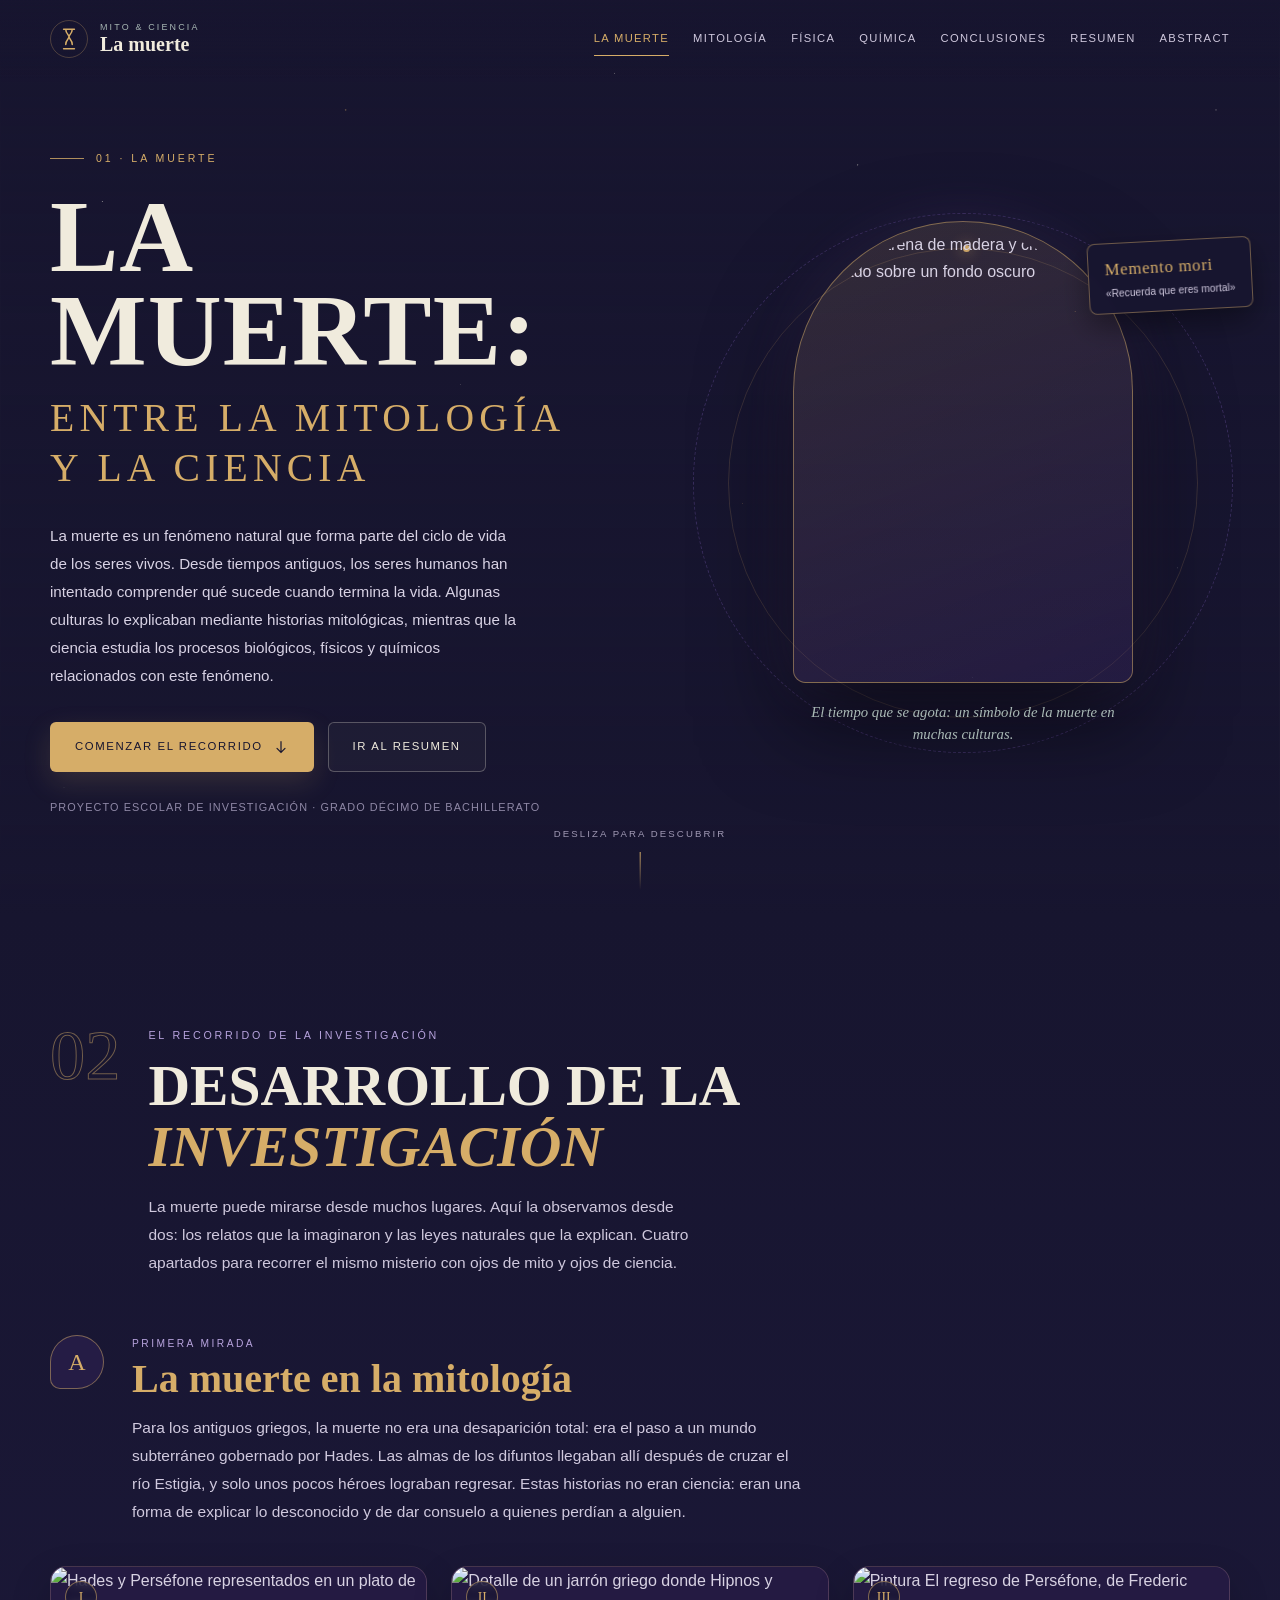
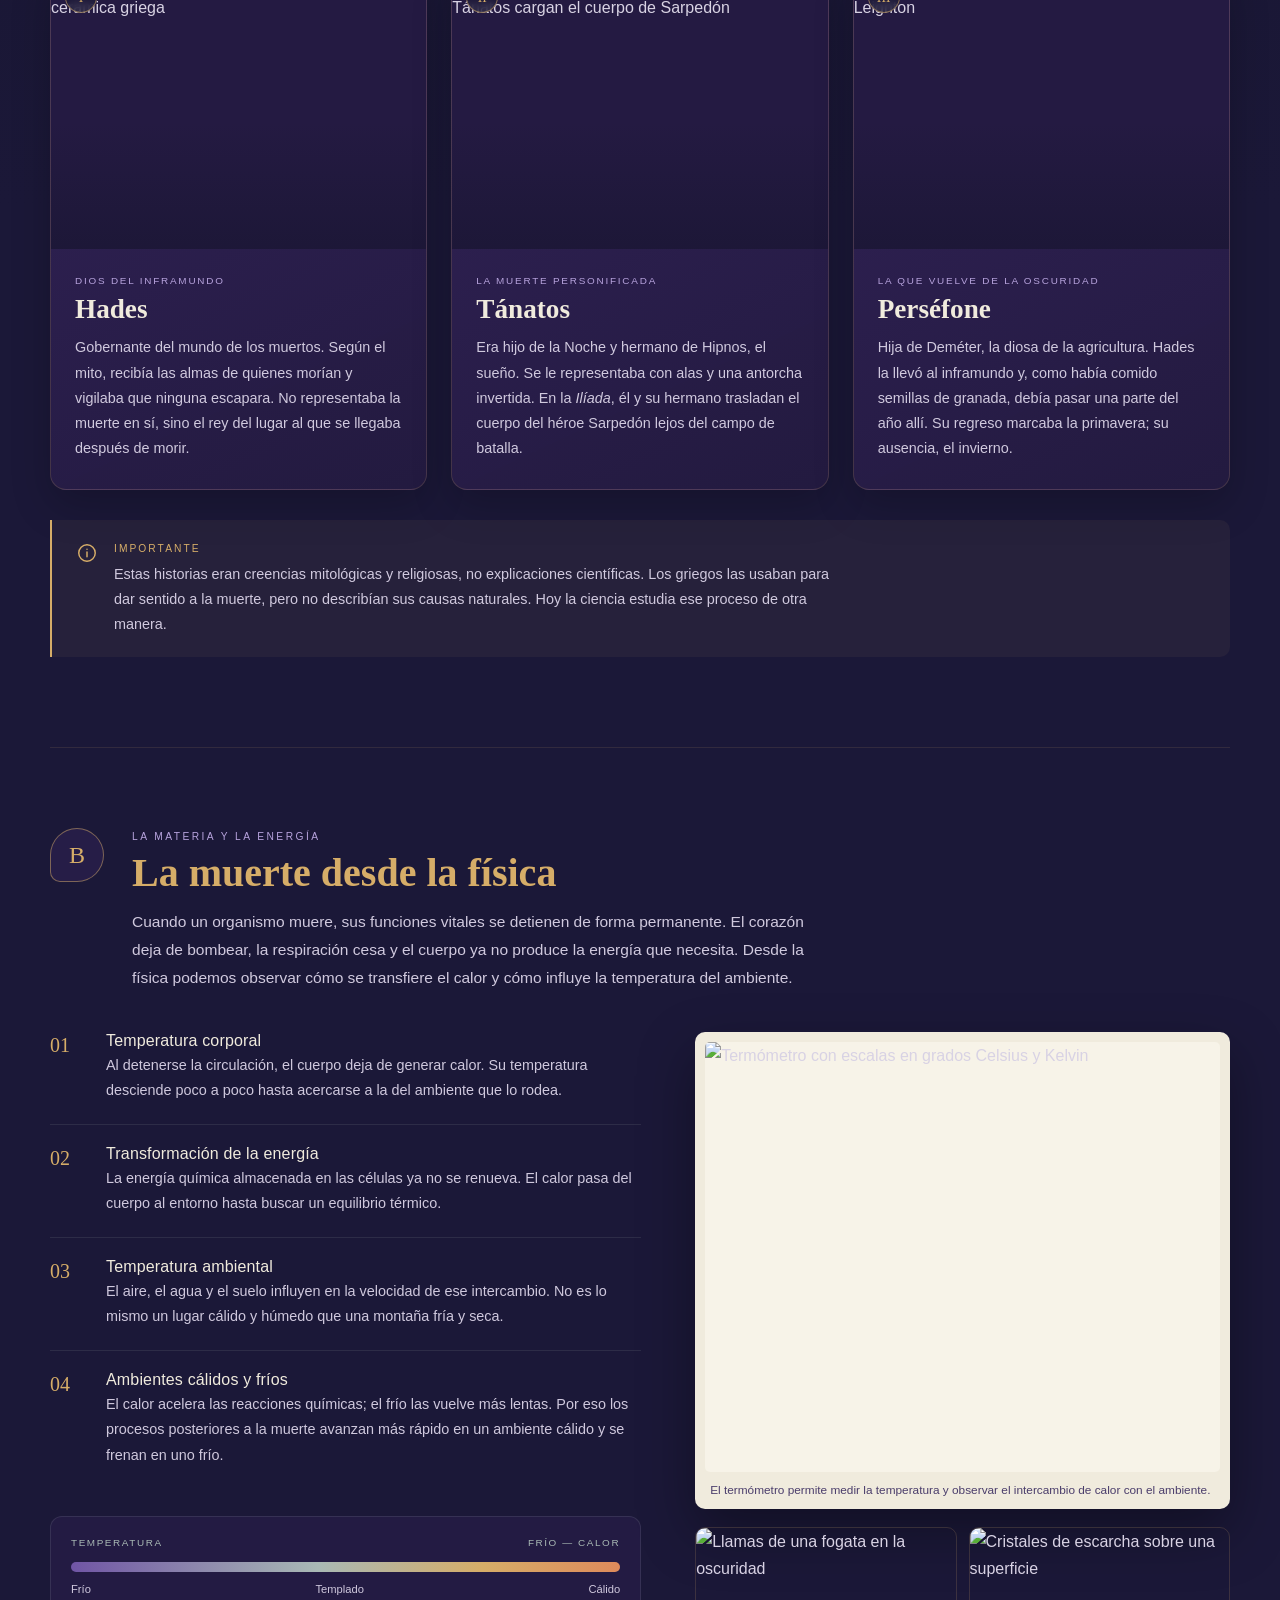
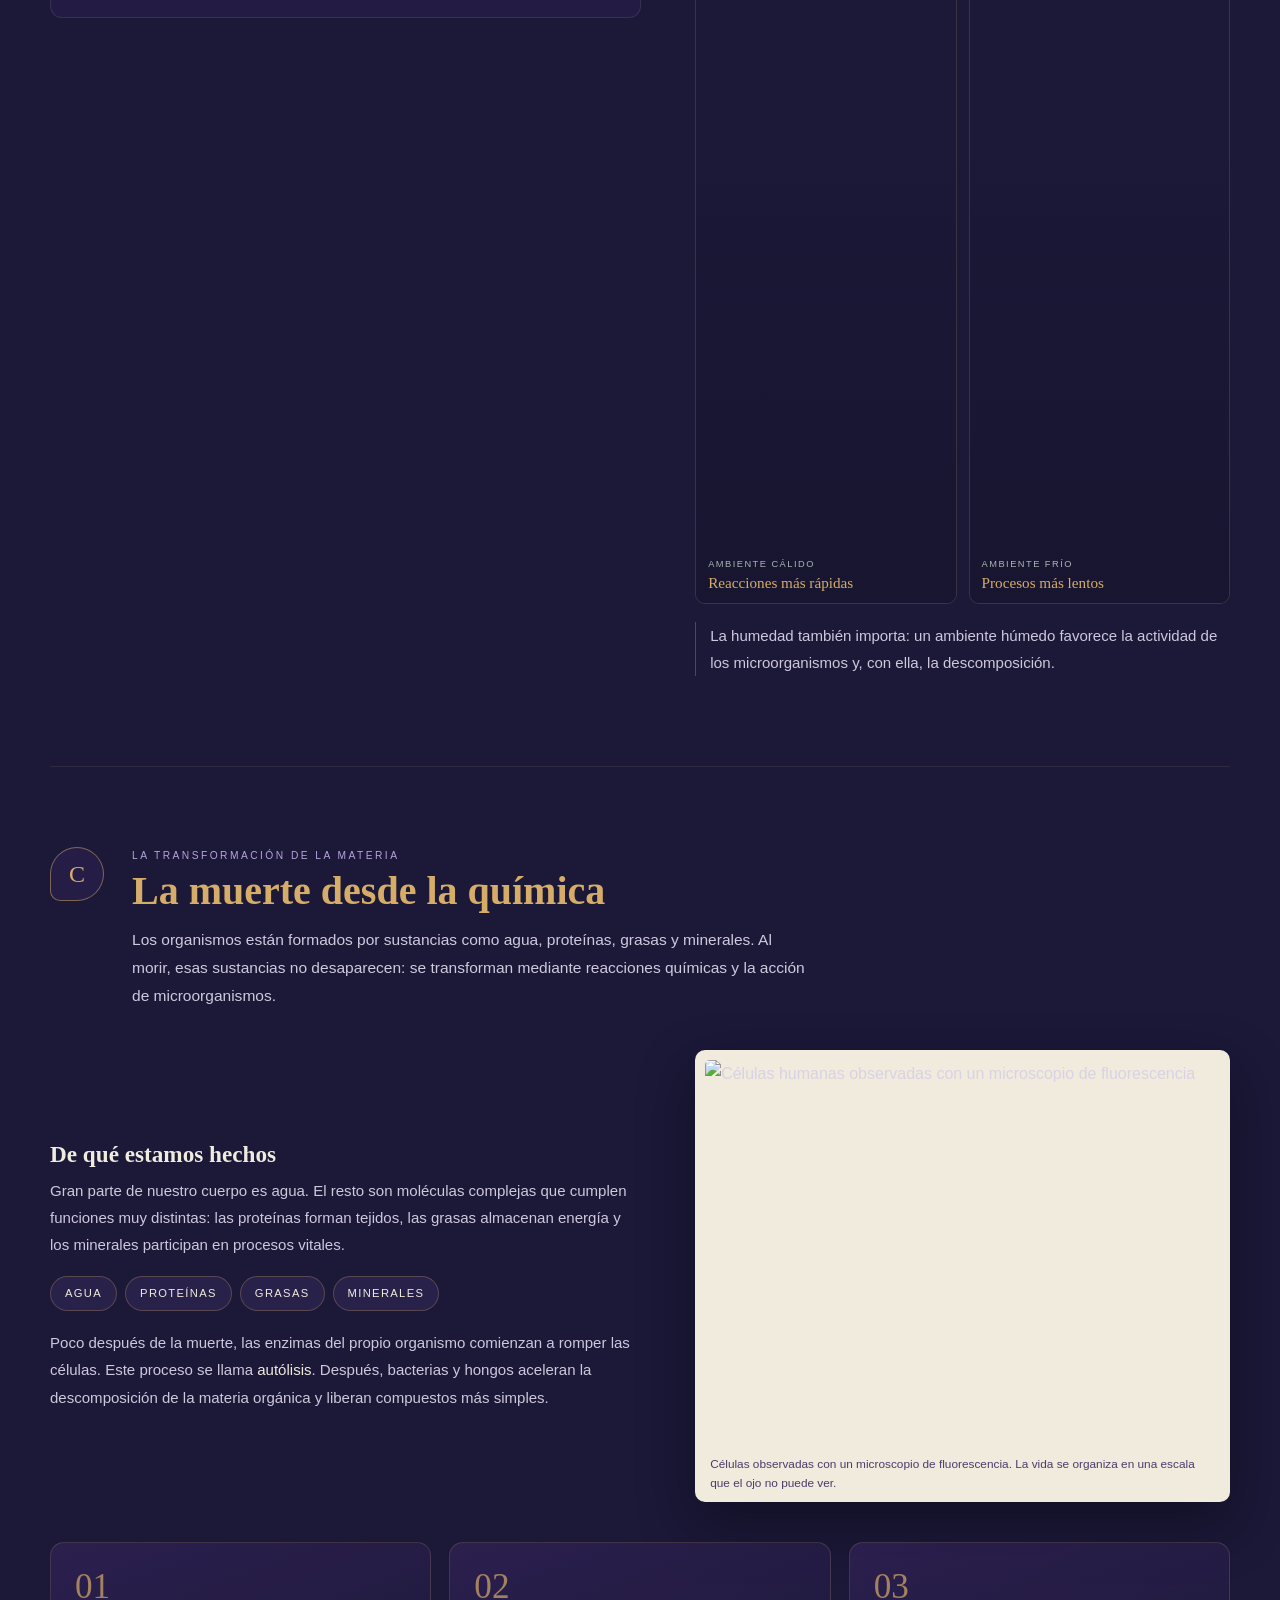
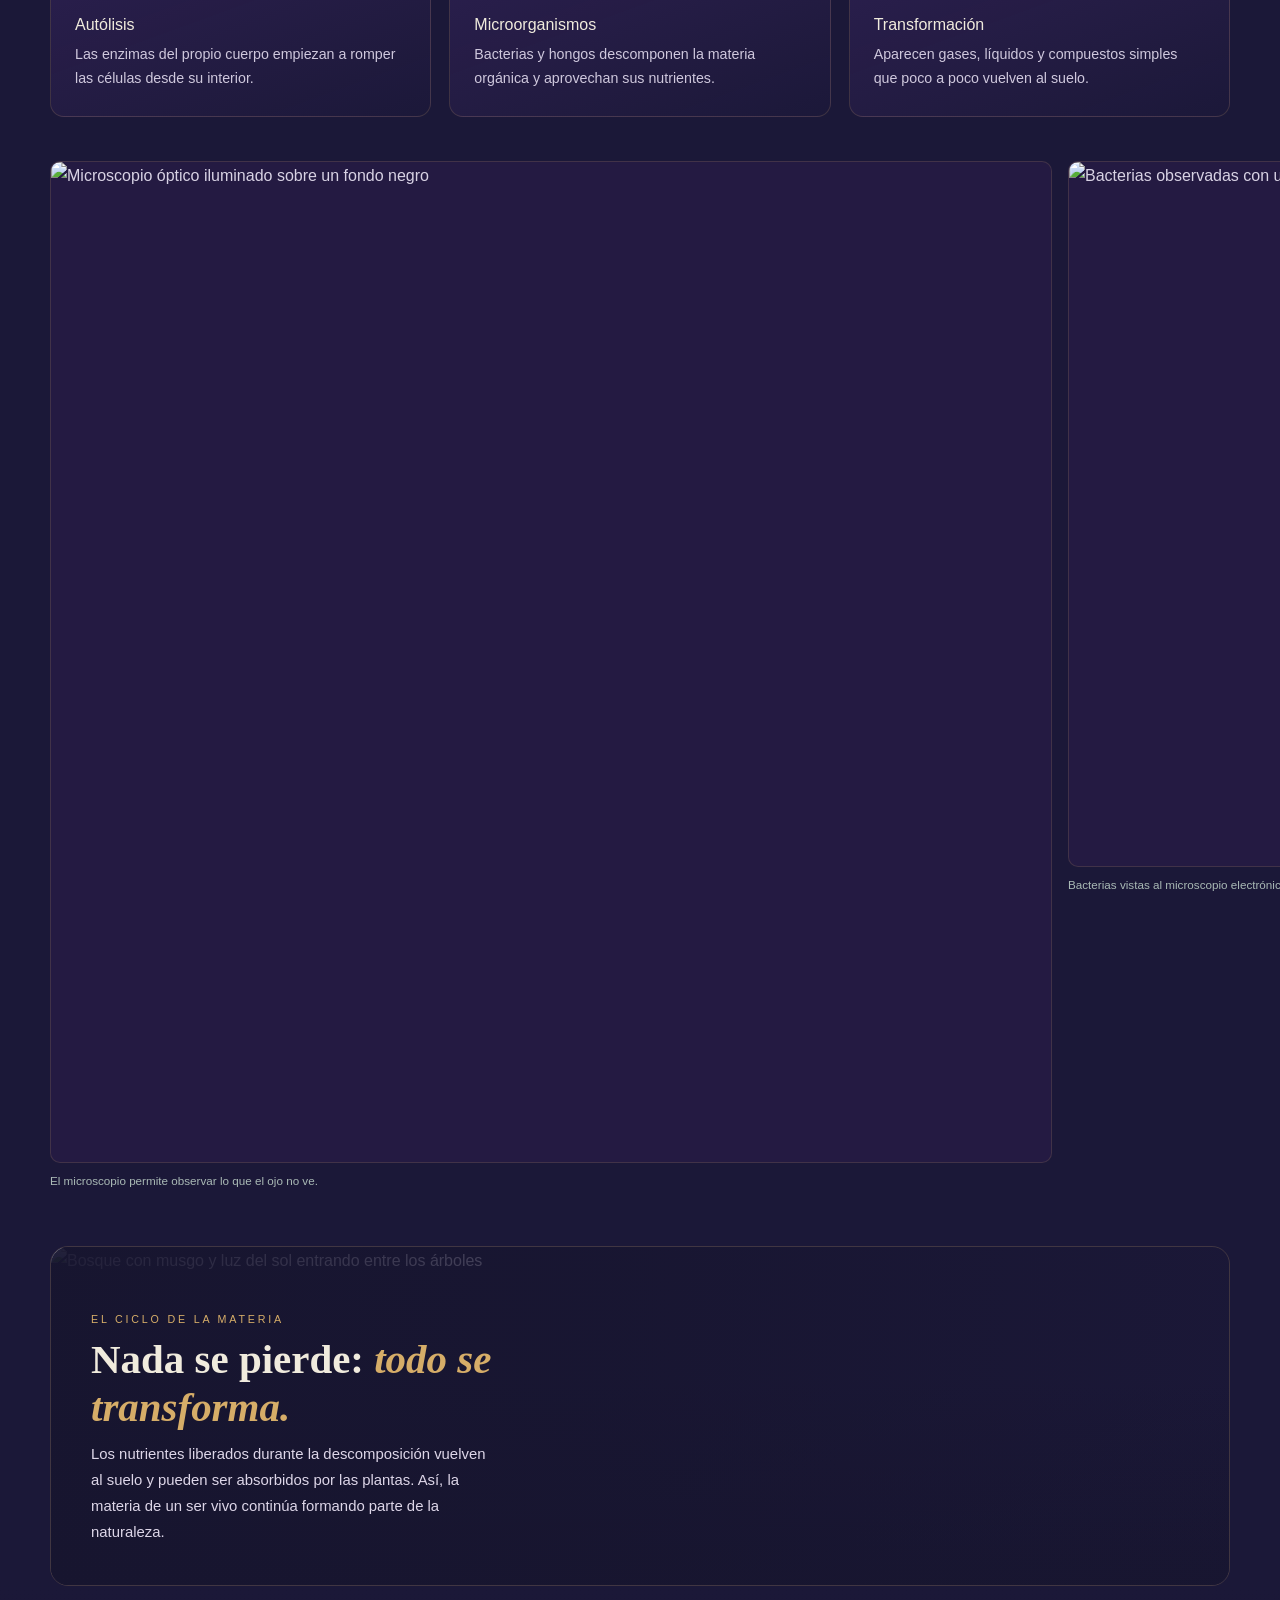
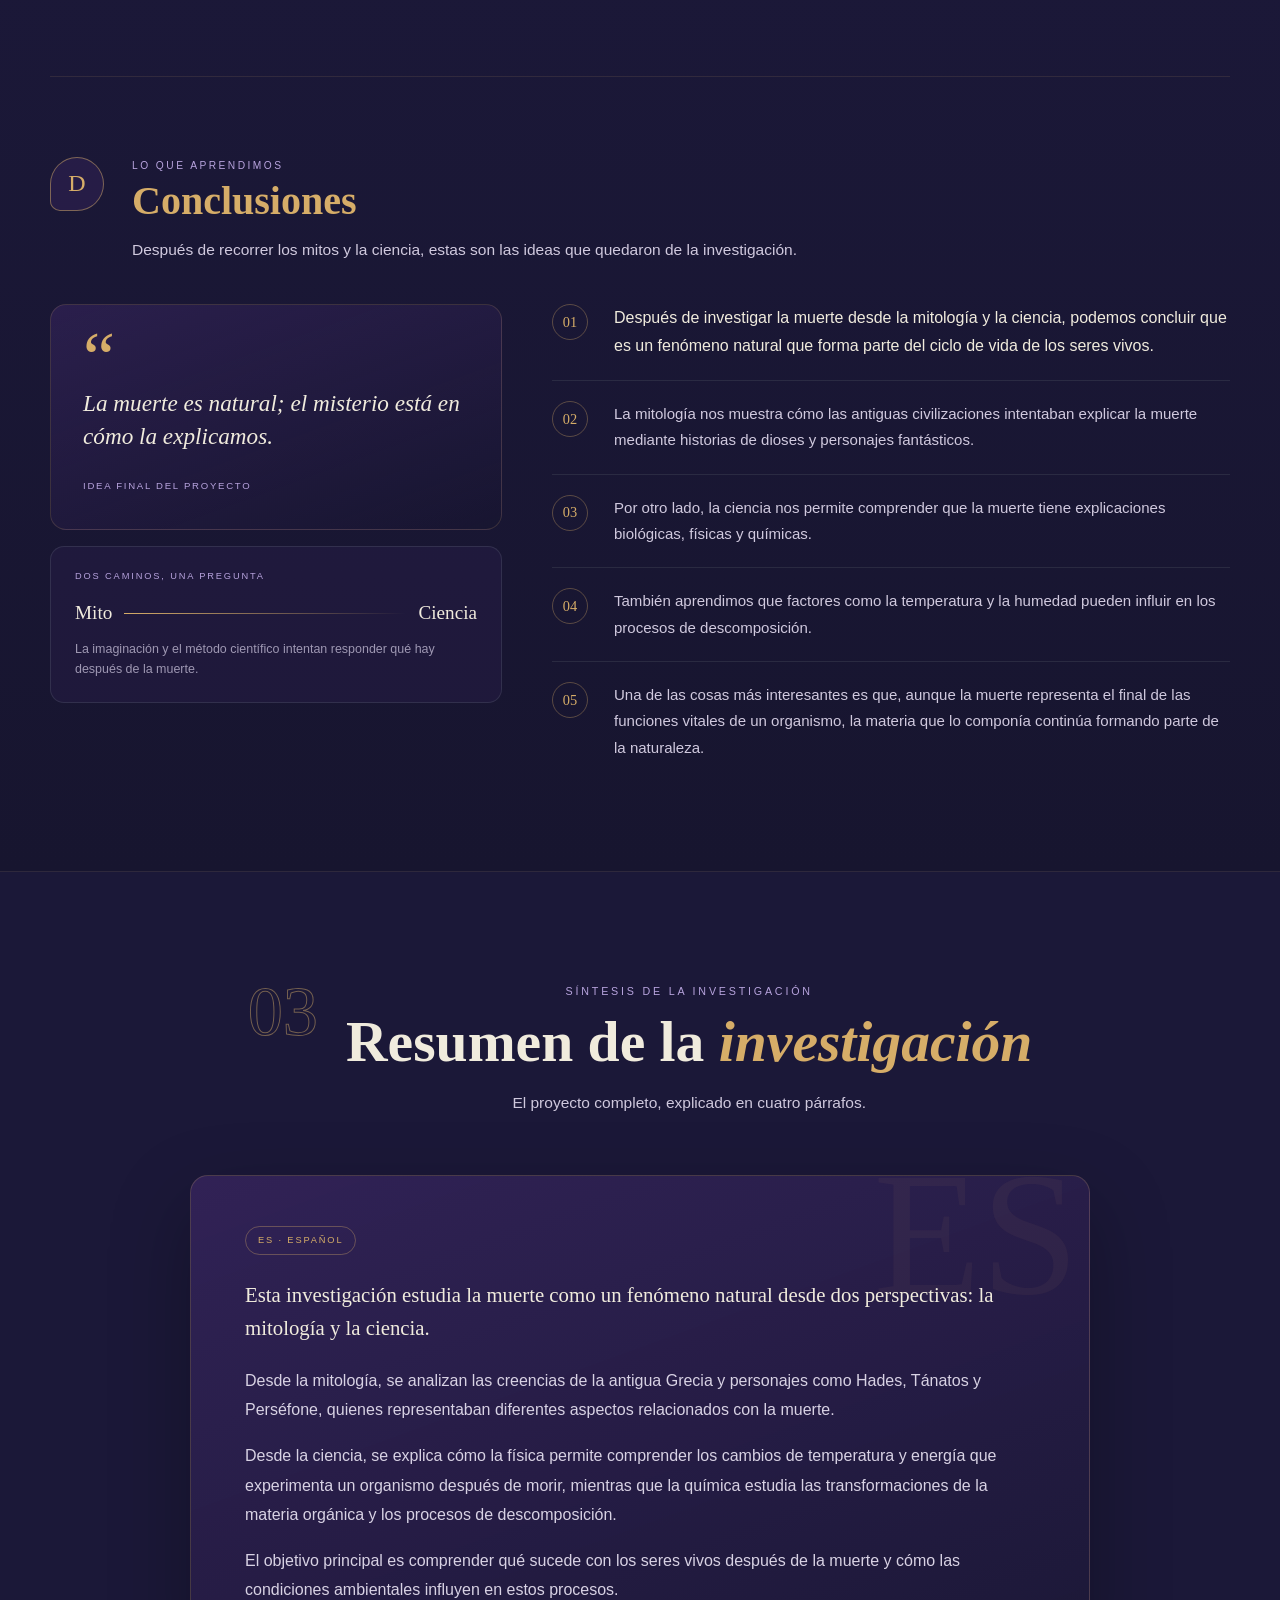
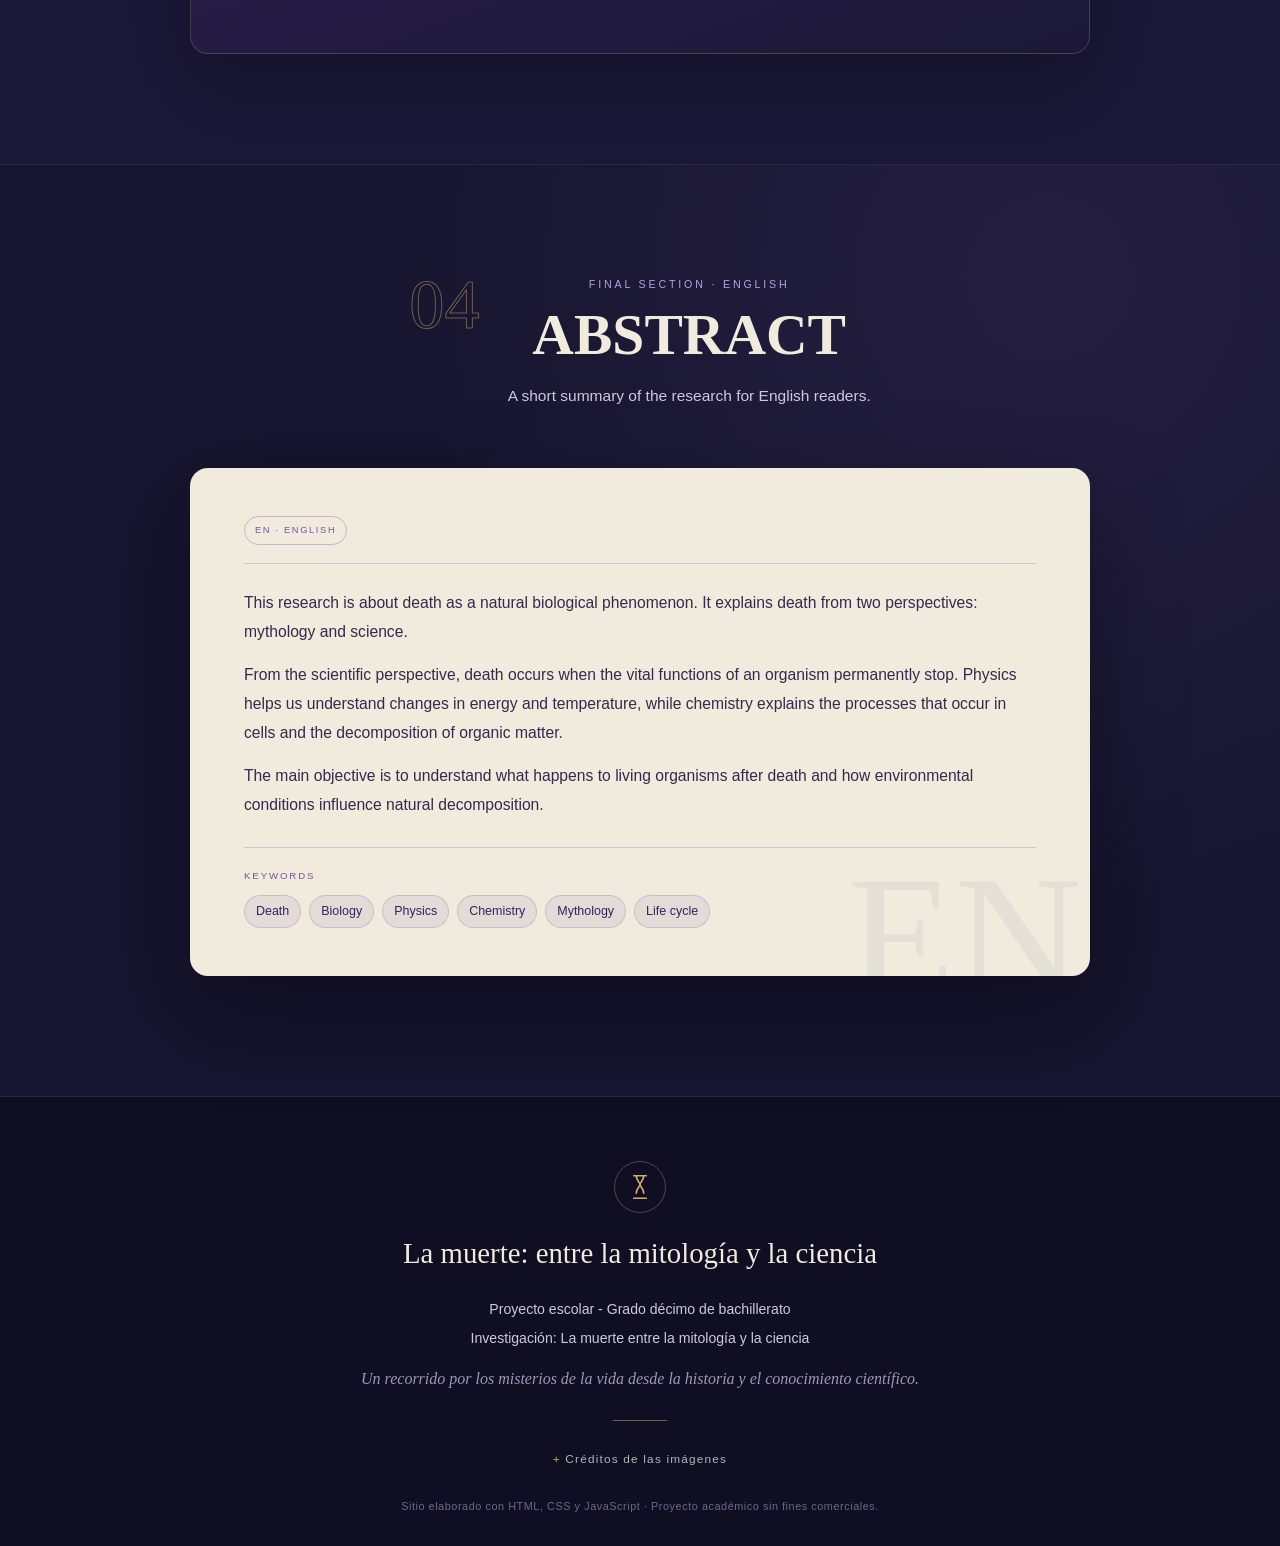
==== commit 6629e756: "Update index.html" ====
--- a/index.html
+++ b/index.html
@@ -67,7 +67,7 @@
         <img src="img/hero-forest.jpg" alt="" width="1280" height="1907">
       </div>
       <div class="stars" aria-hidden="true"></div>
-      <div class="hero-glow" aria-hidden="true"></div>
+      <div class="hero-hourglass" aria-hidden="true"></div>
 
       <div class="container hero-grid">
         <div class="hero-copy">
